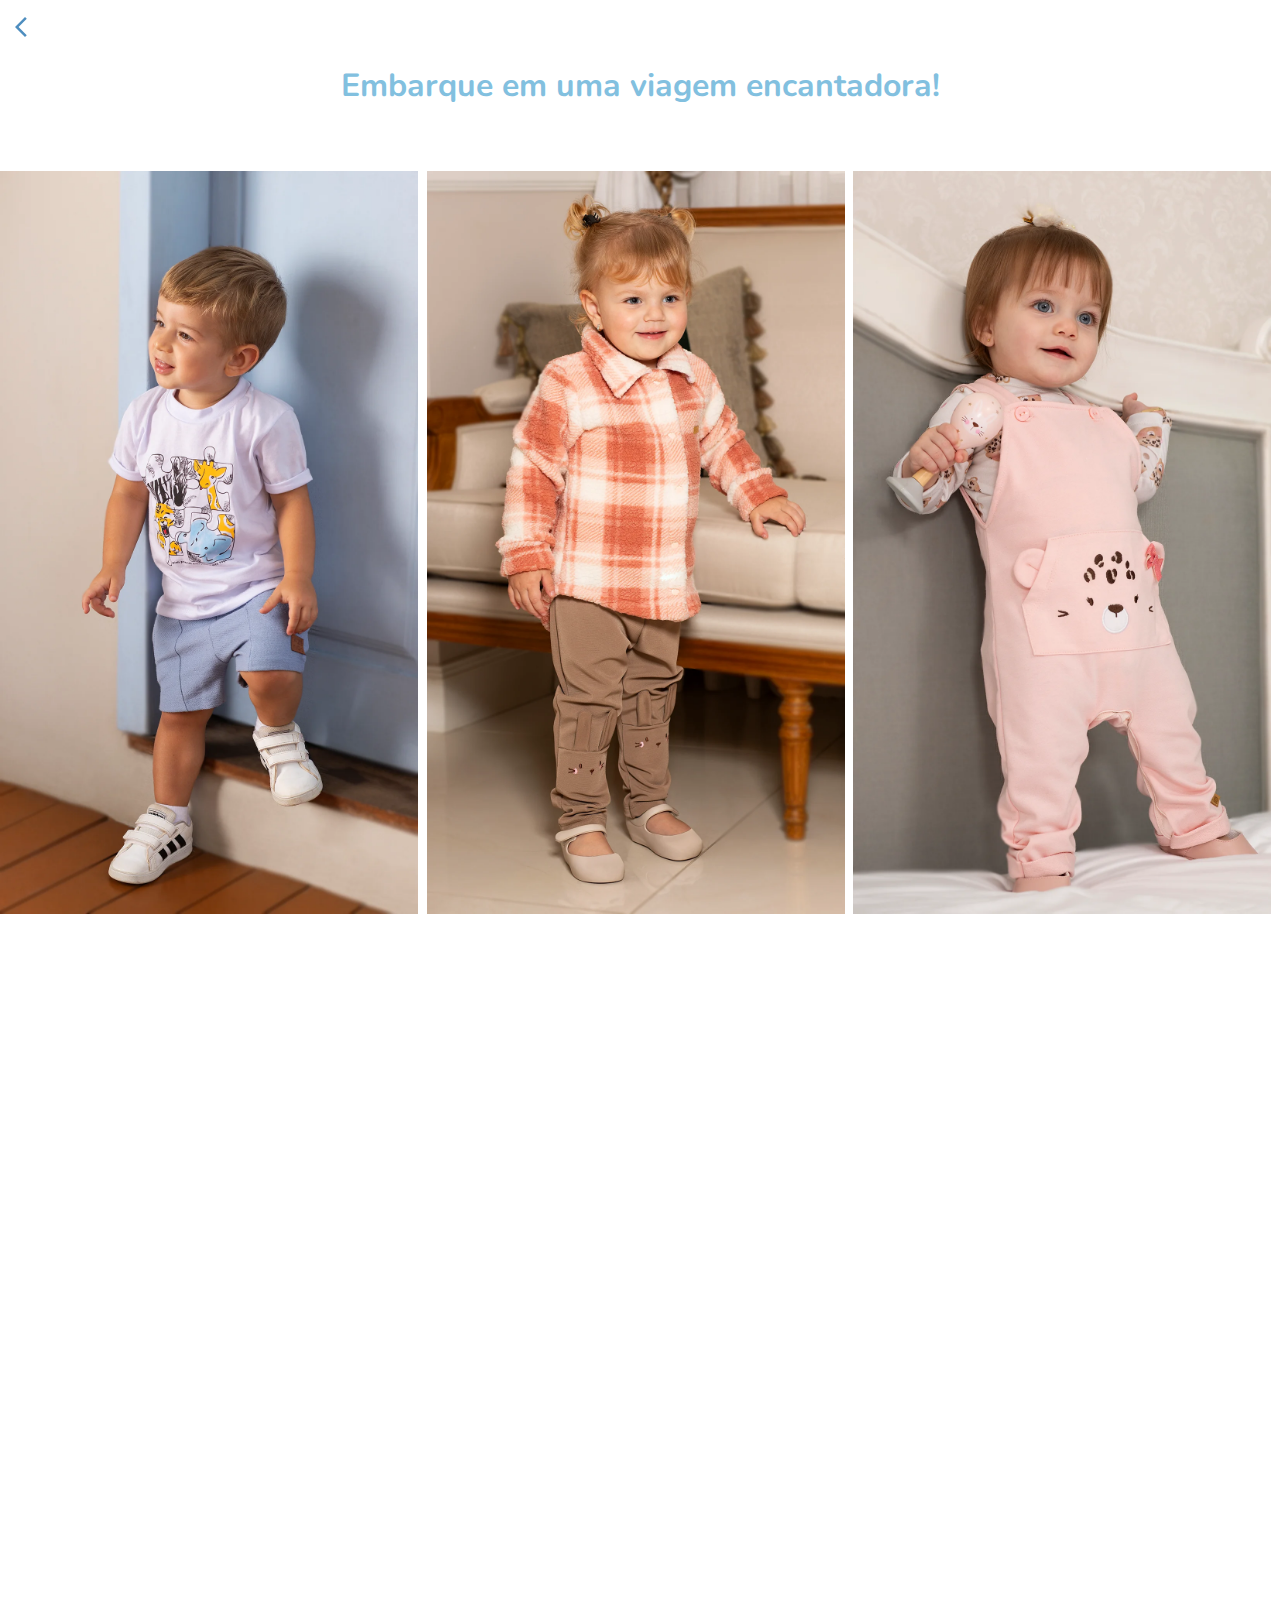
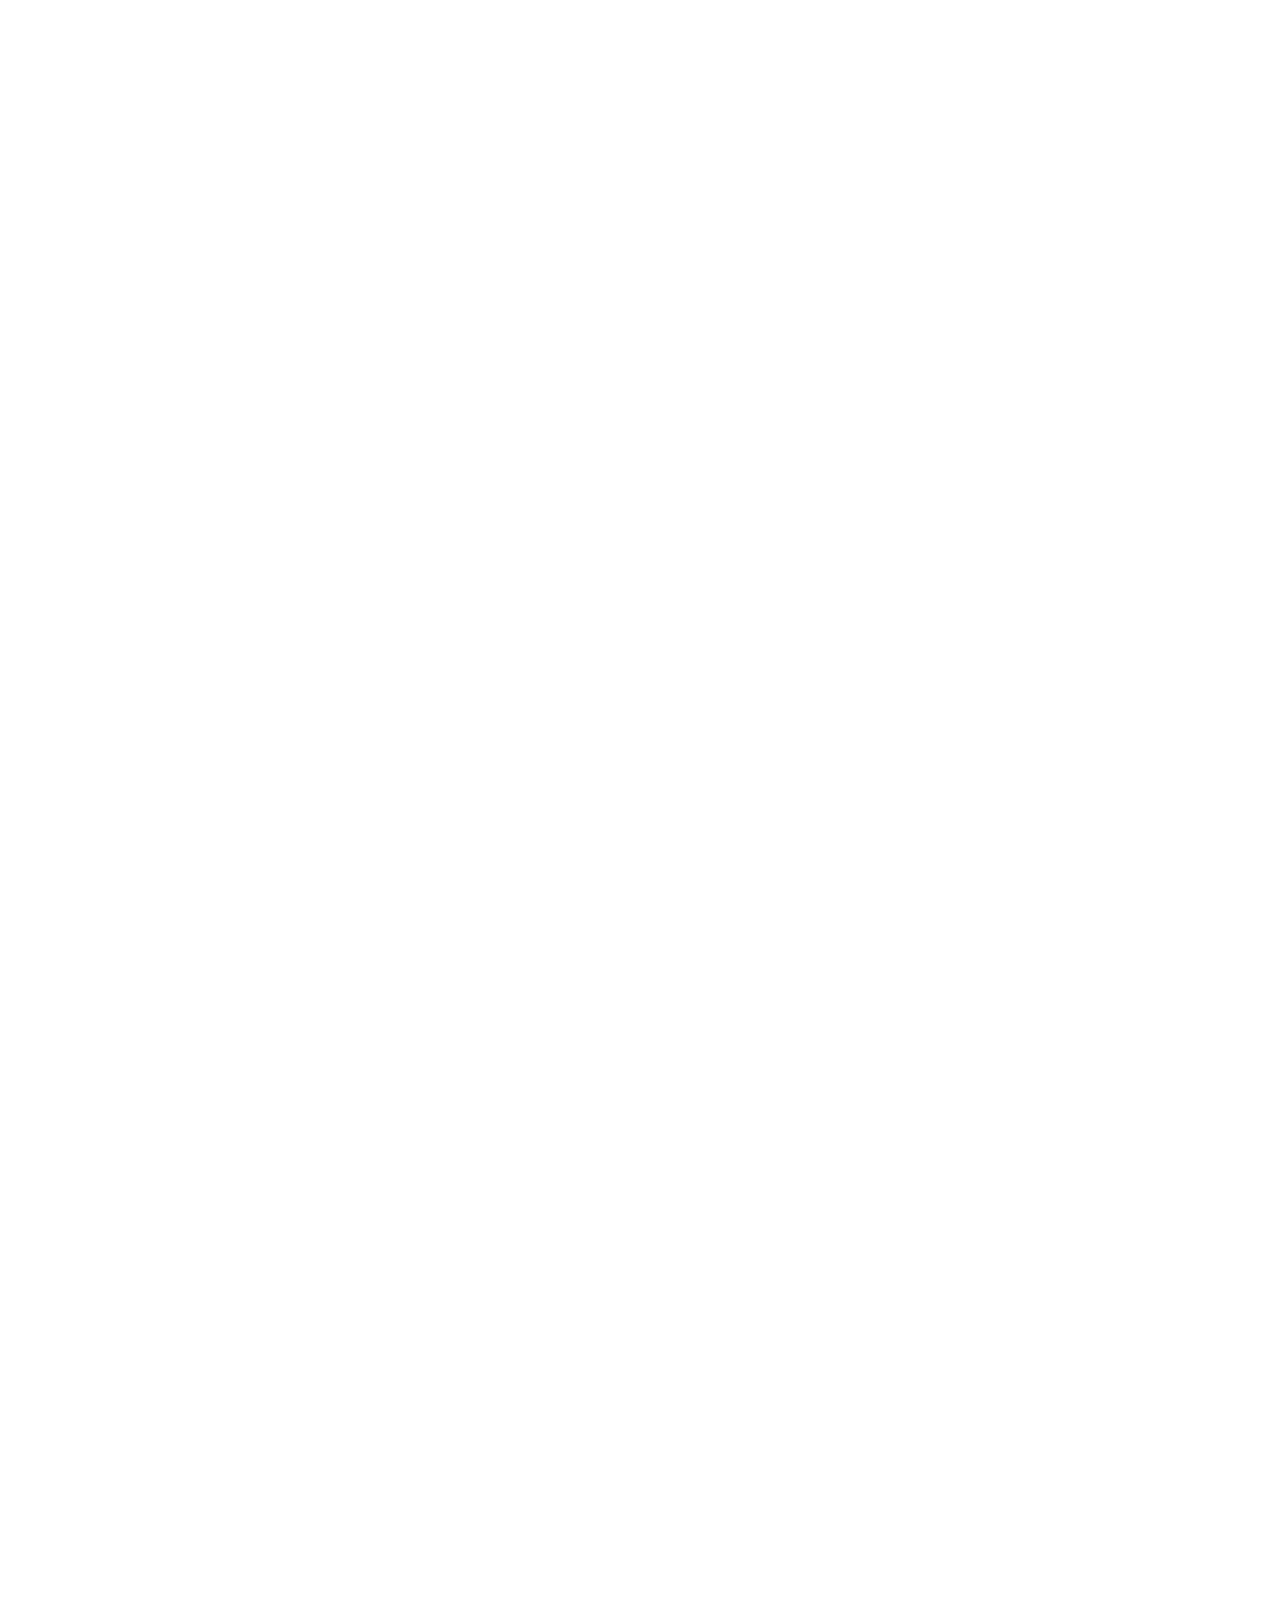
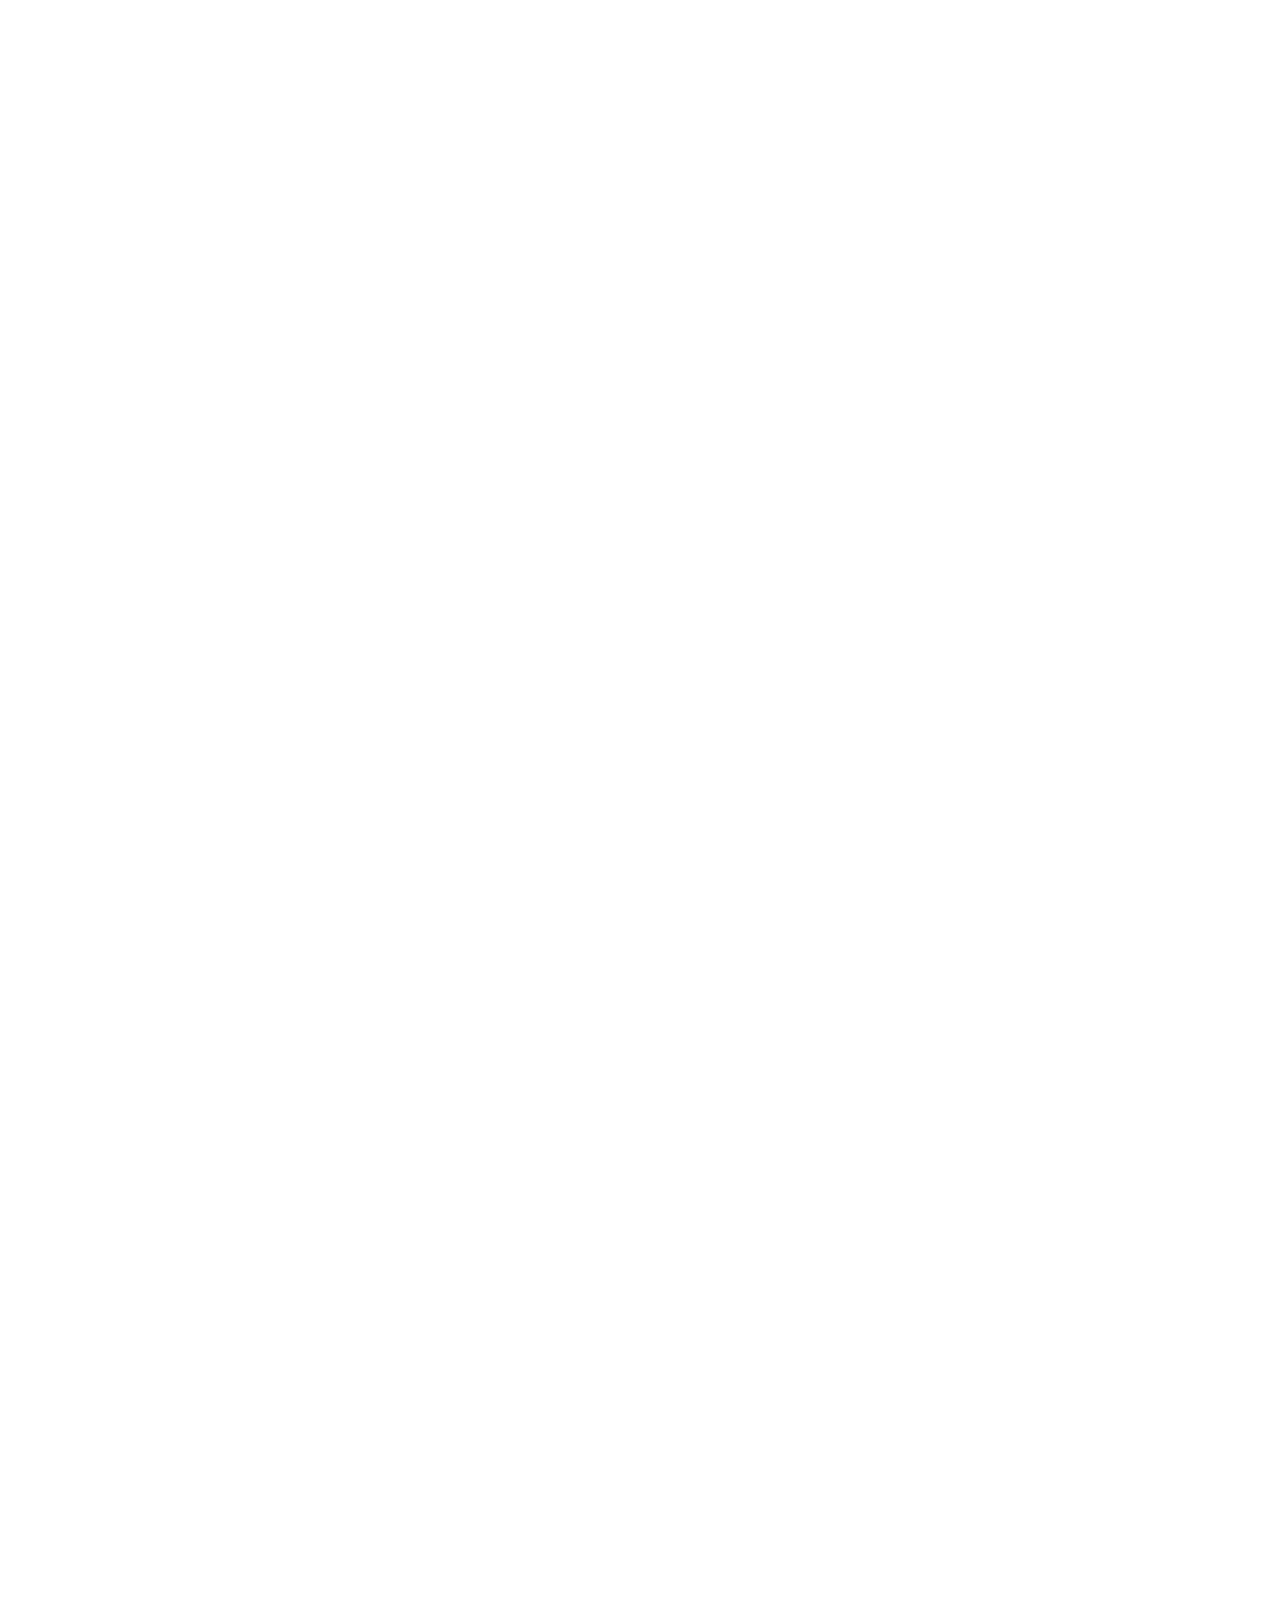
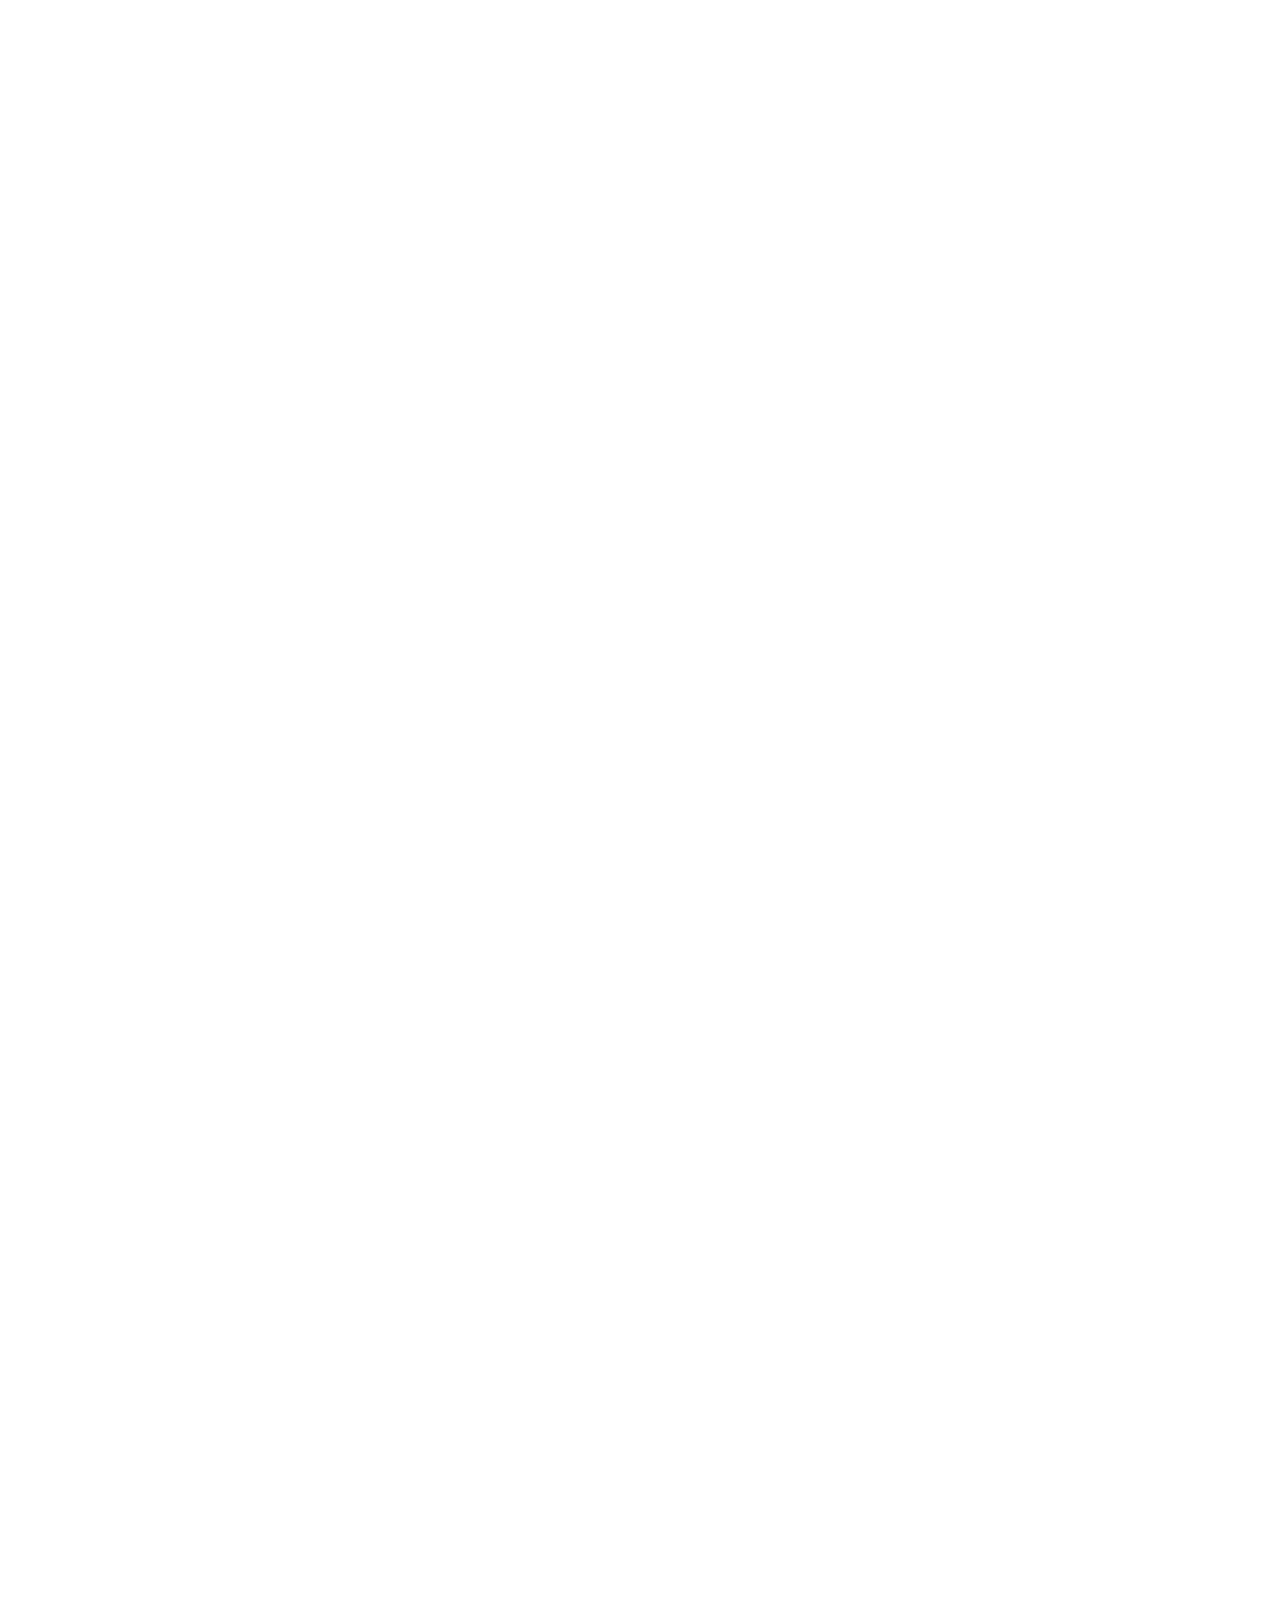
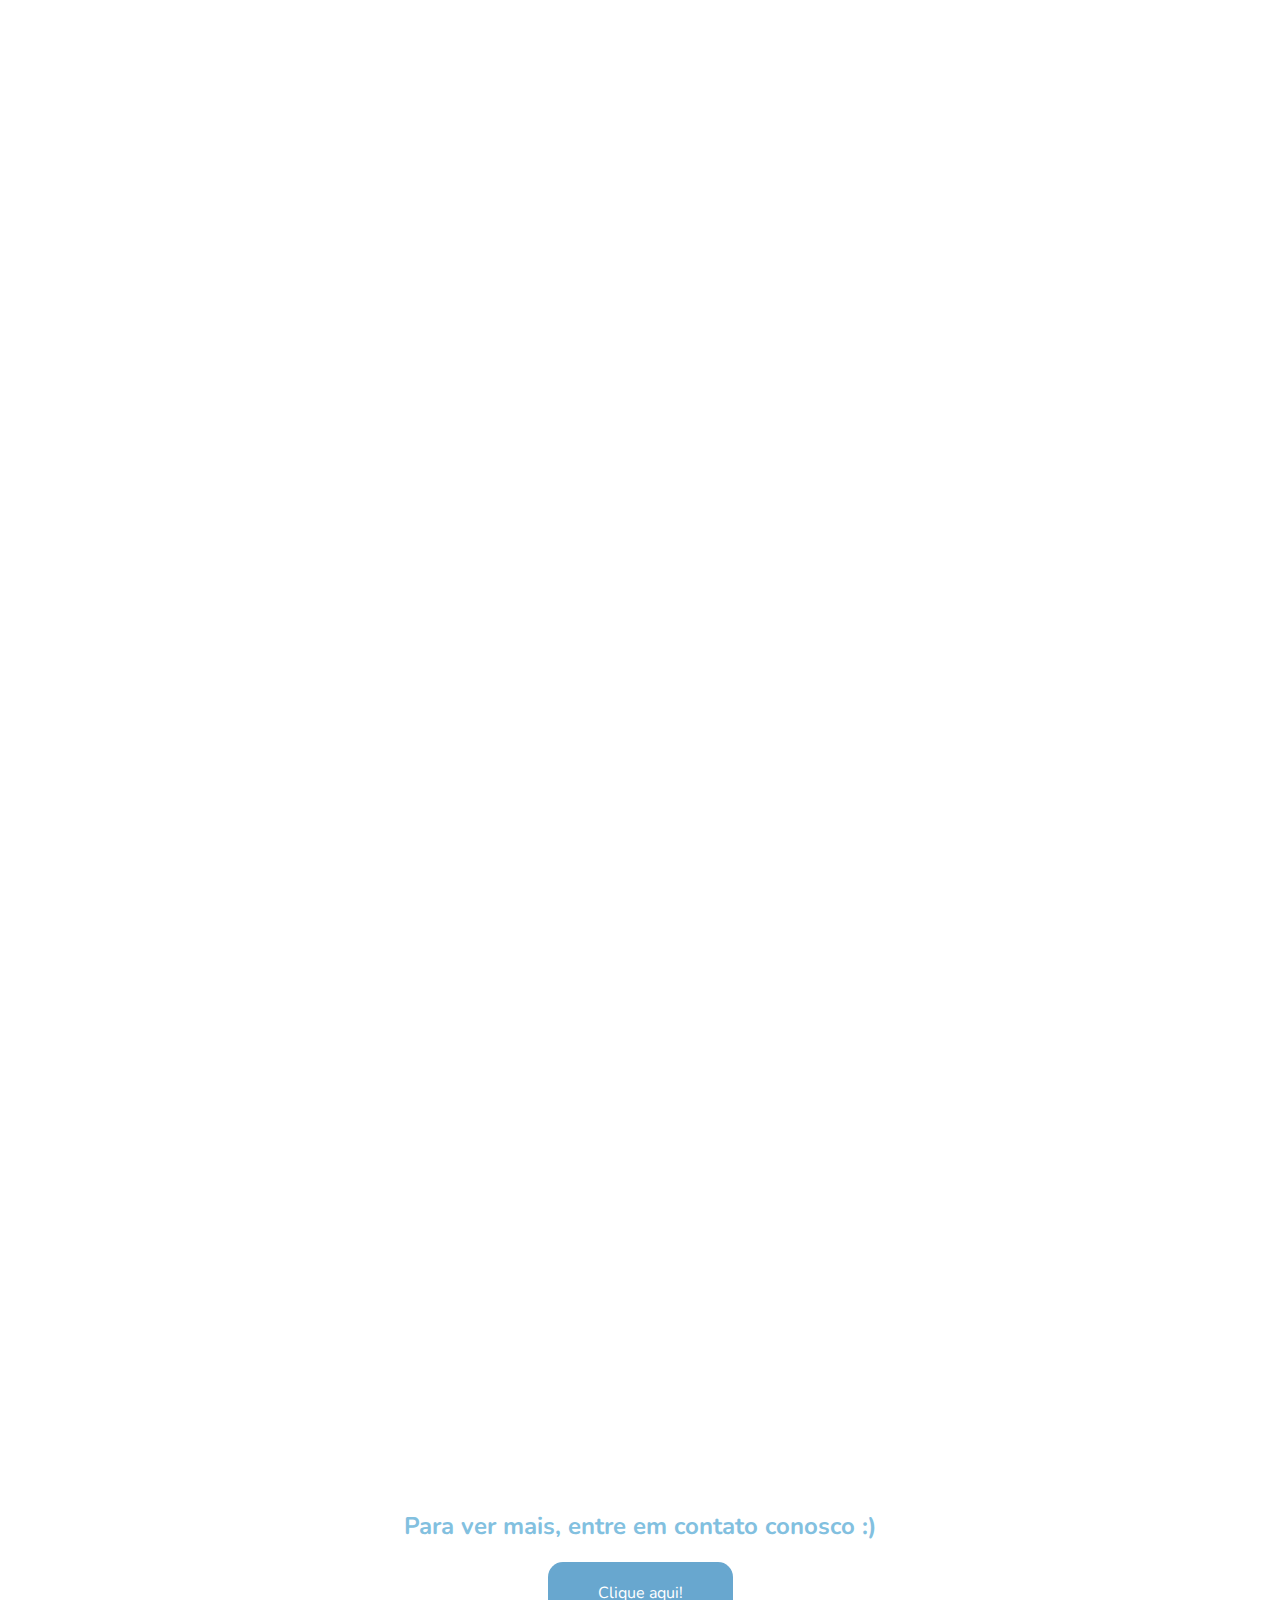
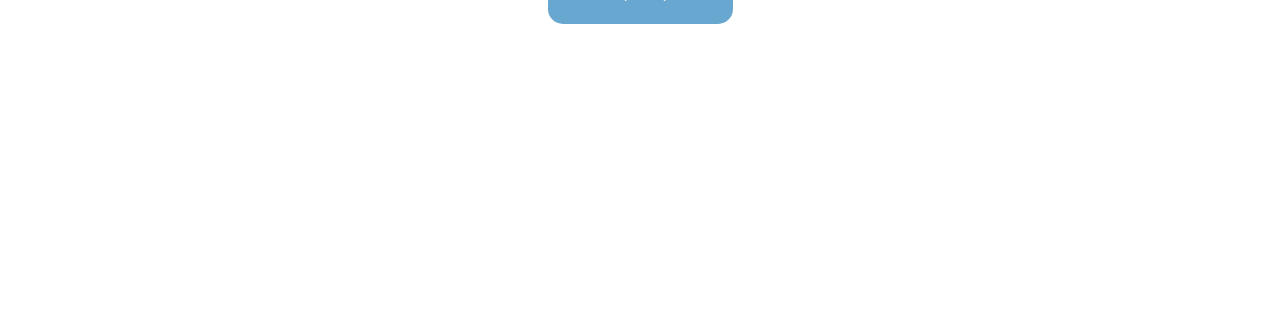
==== Catalogo.html @ e909c871 "Nova tela - Coleções" ====
<!DOCTYPE html>
<html lang="en">
<head>
    <meta charset="UTF-8">
    <meta name="viewport" content="width=device-width, initial-scale=1.0">
    <link rel="stylesheet" href="Catalogo.css">
    <title>Coleções</title>
</head>
<body>


    <a href="index.html"><img src="Images/Return.svg" alt="" class="return"></a>



    <div class="inicio">
        <h1 class="title">Embarque em uma viagem encantadora!</h1>
    </div>





    <section class="lines">
        <div class="line-1"><img src="Images/30105.webp" alt=""></div>
        <div class="line-2"><img src="Images/30229.webp" alt=""></div>
        <div class="line-3"><img src="Images/30231.webp" alt=""></div>
    </section>





    <div class="Redirecionamento">
       <h2>Para ver mais, entre em contato conosco :) </h2>
       <a href="Contatos.html"><button>Clique aqui!</button></a>
    </div>



    <script src="Catalogo.js"></script>
</body>

</html>
---- Catalogo.css ----
@import url('https://fonts.googleapis.com/css2?family=Nunito:wght@300&display=swap');  
body {  
    margin: 0;
    padding: 0;
    font-family: 'Nunito', sans-serif;
}
:root {
    --botoes: #68a7cf;
    --title: #82c0df;
}
.return {
    position: fixed;
    top: 15px;
    left: 15px;
    z-index: 1;
}
.inicio {
    width: 90%;
    margin: 5%;  
    text-align: center;  
    color: var(--title);
}
.lines {
    display: flex;
    justify-content: space-around;
    width: 100%;
}
.lines img {
    width: 98%;
    margin-bottom: 1%;
}
.image-item {
    width: 100%;
    background-color: #fff;
    overflow: hidden;
    opacity: 0;
    transform: translateY(20px);
    transition: opacity 2s, transform 2s;
}

.image-item img {
    width: 98%;
    object-fit: cover;
}

.Redirecionamento {
    margin-top: 100px;
    margin-bottom: 300px;
    width: 100%;
    text-align: center;
}
.Redirecionamento h2 {
    color: var(--title);
}
.Redirecionamento button {
    padding: 20px 50px;
    background-color: var(--botoes);
    color: #fff;
    border: none;
    border-radius: 15px;
    font-size: 12pt;
    font-family:  'Nunito', sans-serif;
}
@media screen and (max-width: 700px) {
    .inicio {
        margin: 10% 5%;
    }
    h1 {
        font-size: 18pt;
    }
    .lines {
        display: block;
    }
    .lines img {
        width: 95%;
        margin-left: 2.5%;
        margin-bottom: 1%;
    }
}
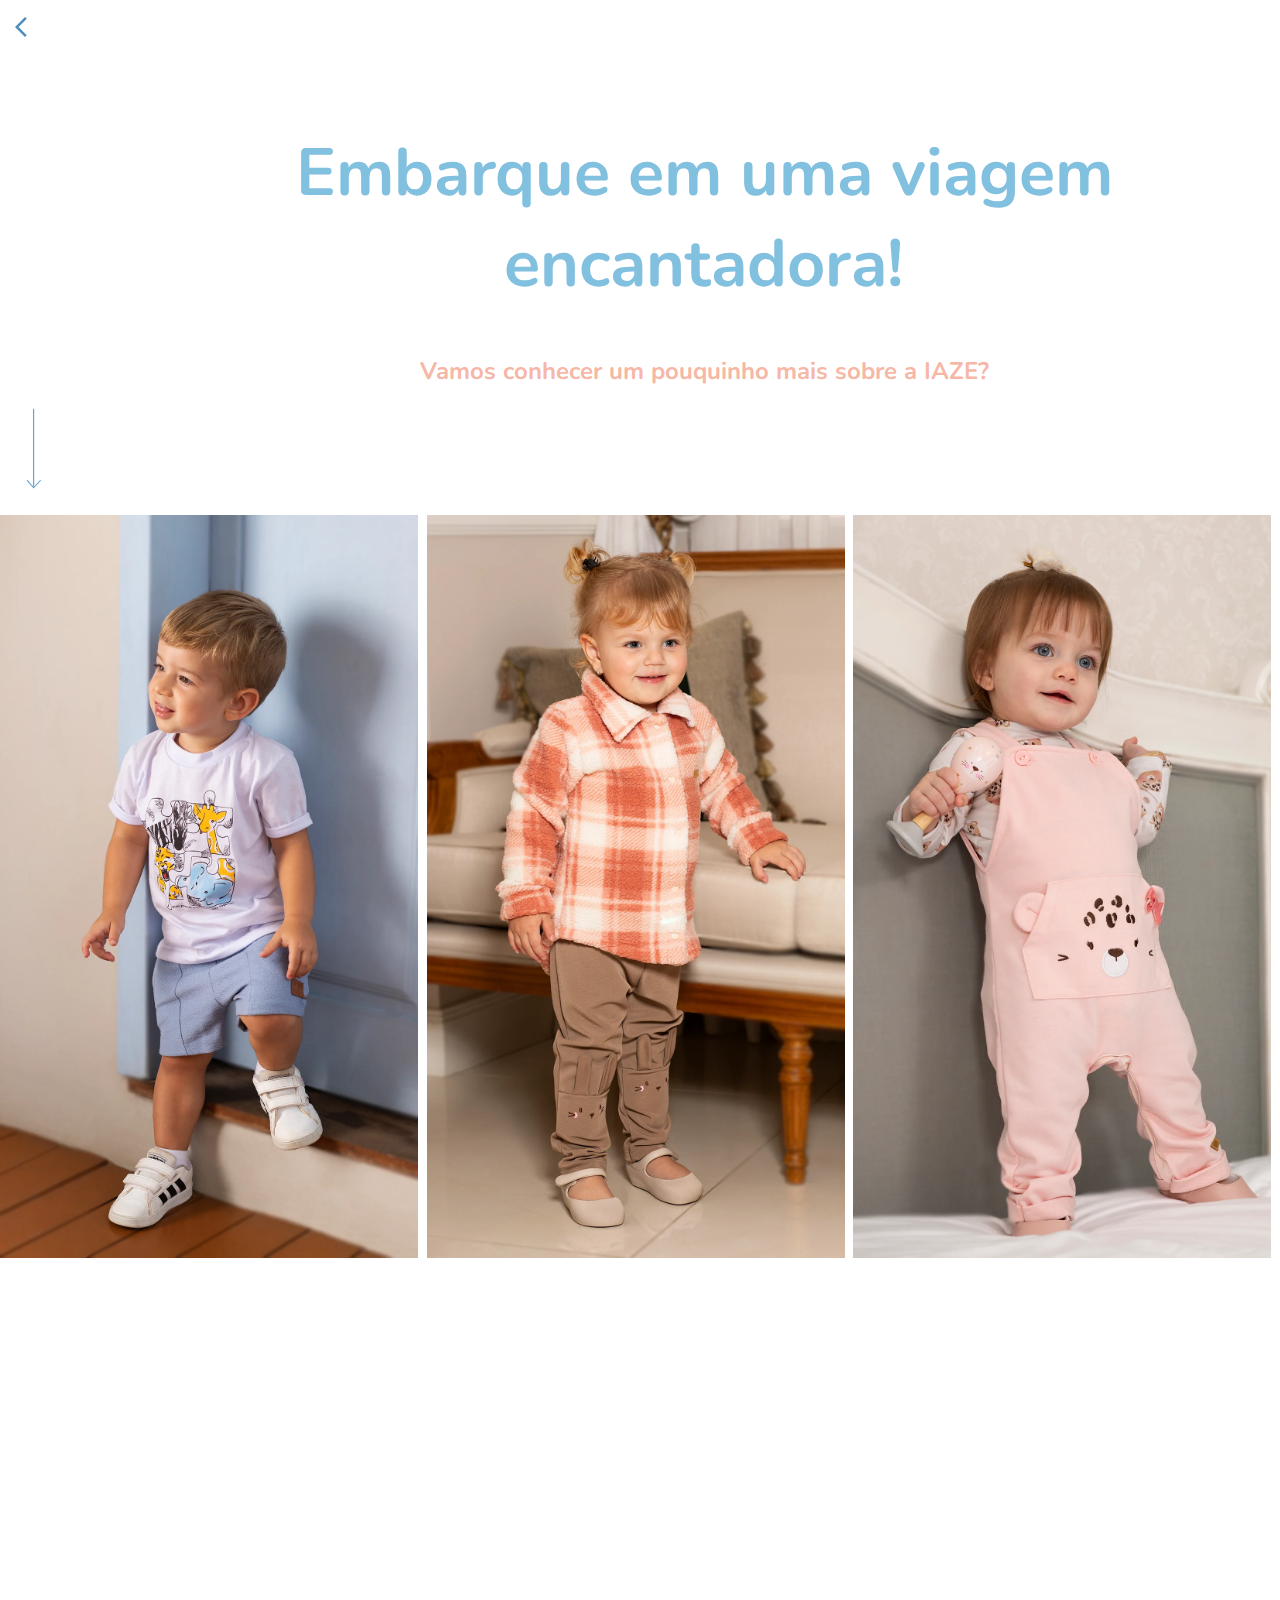
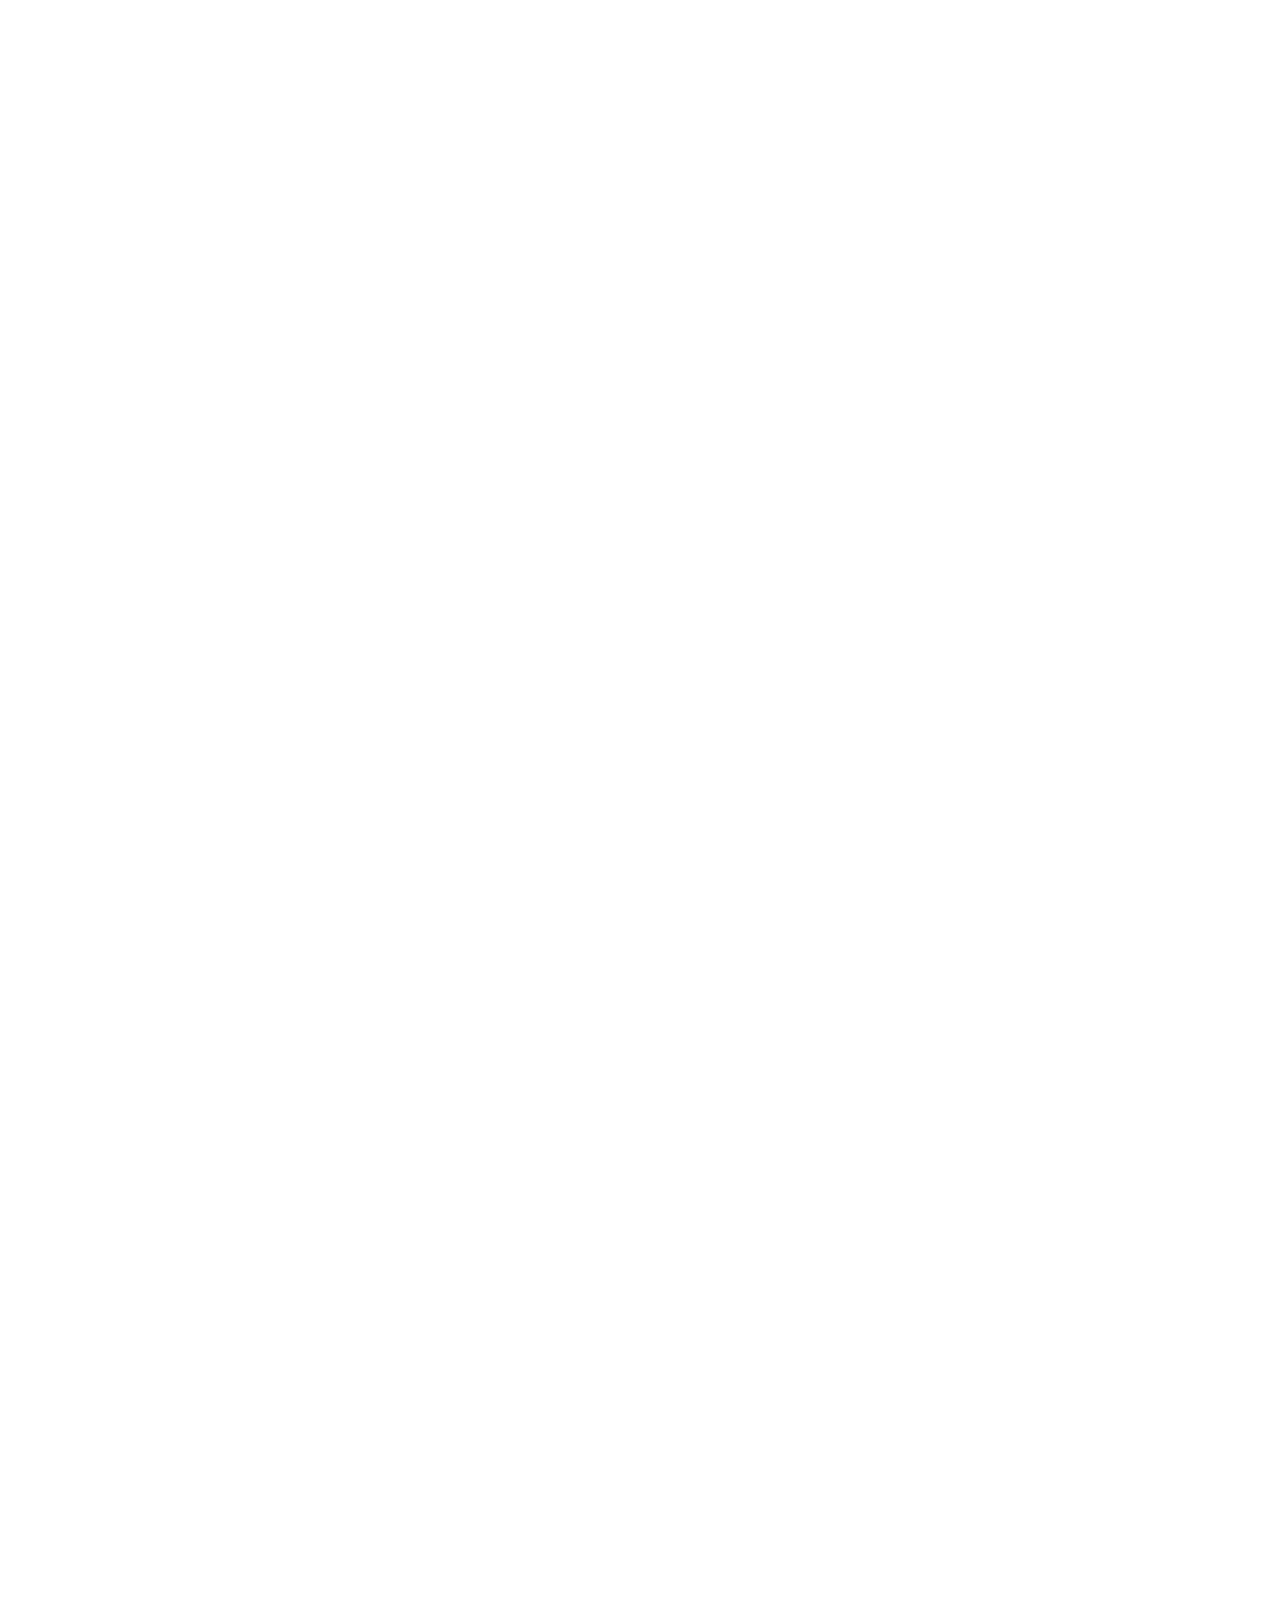
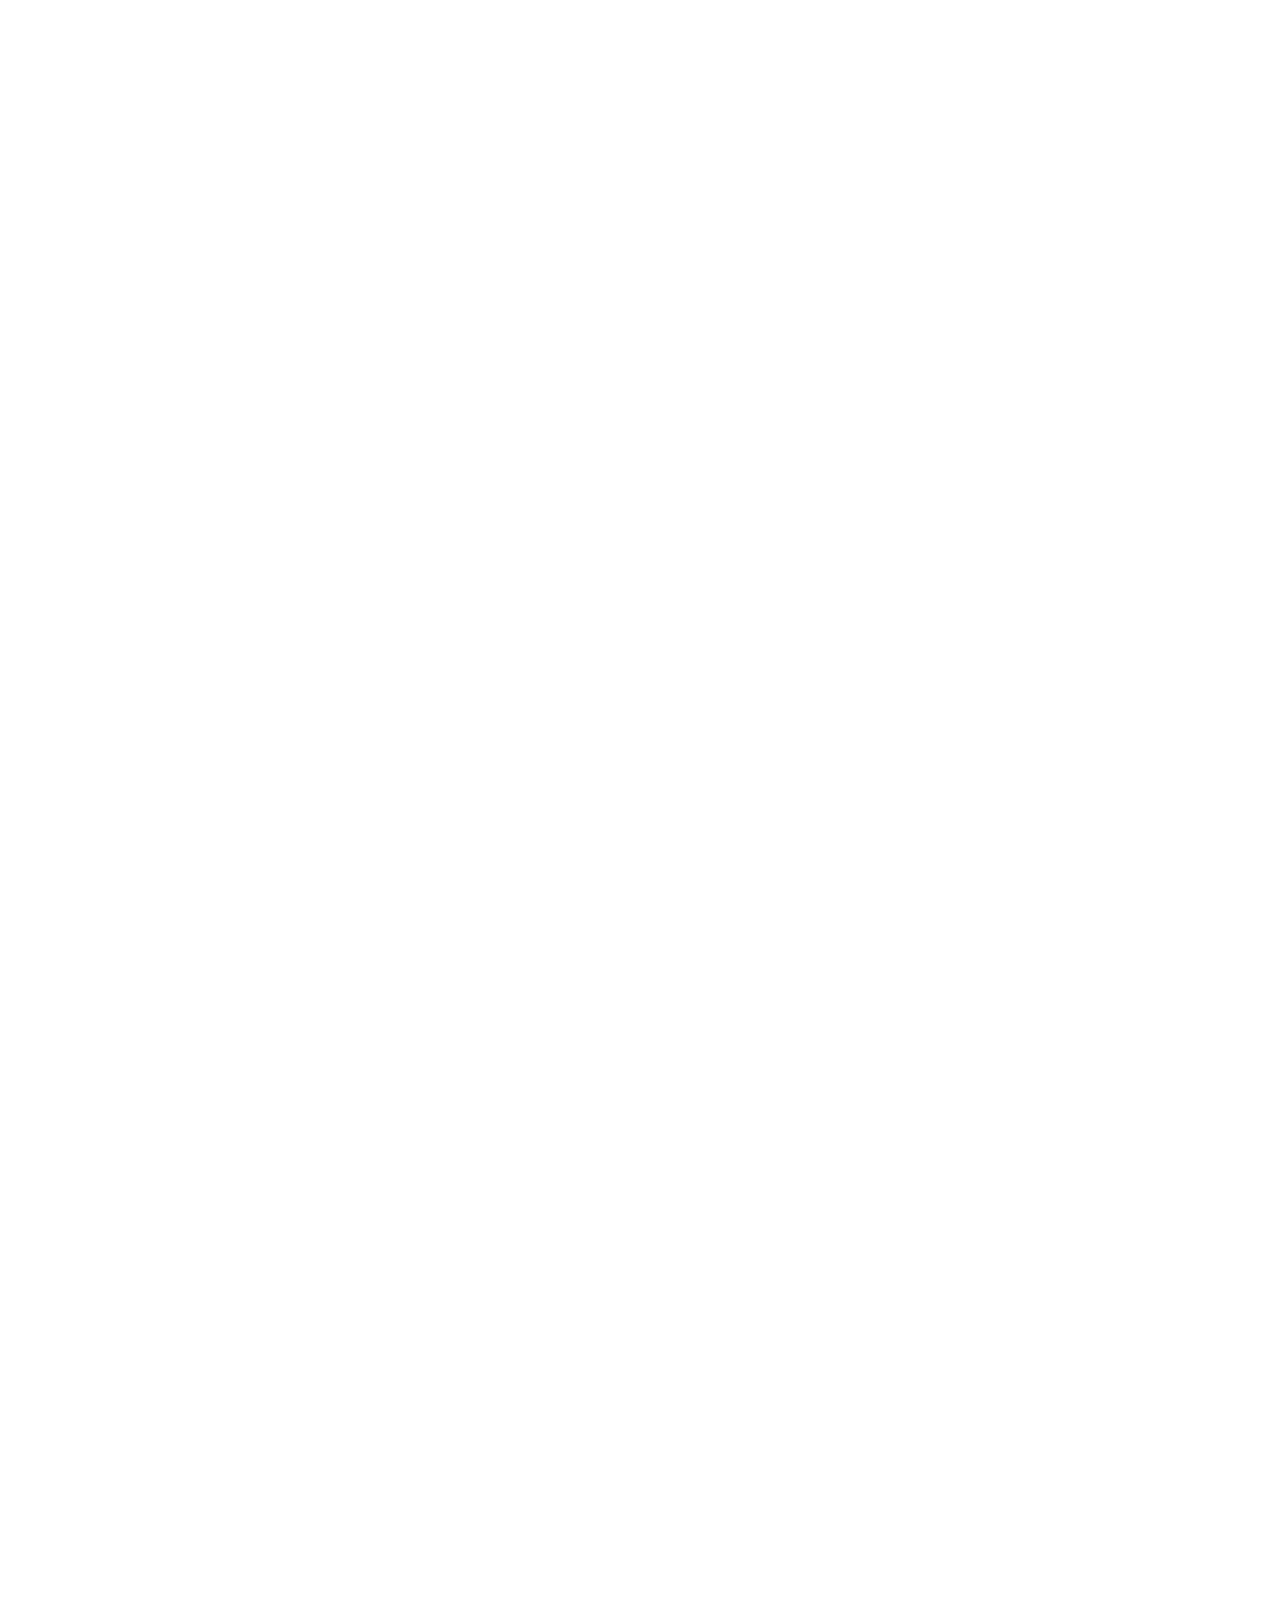
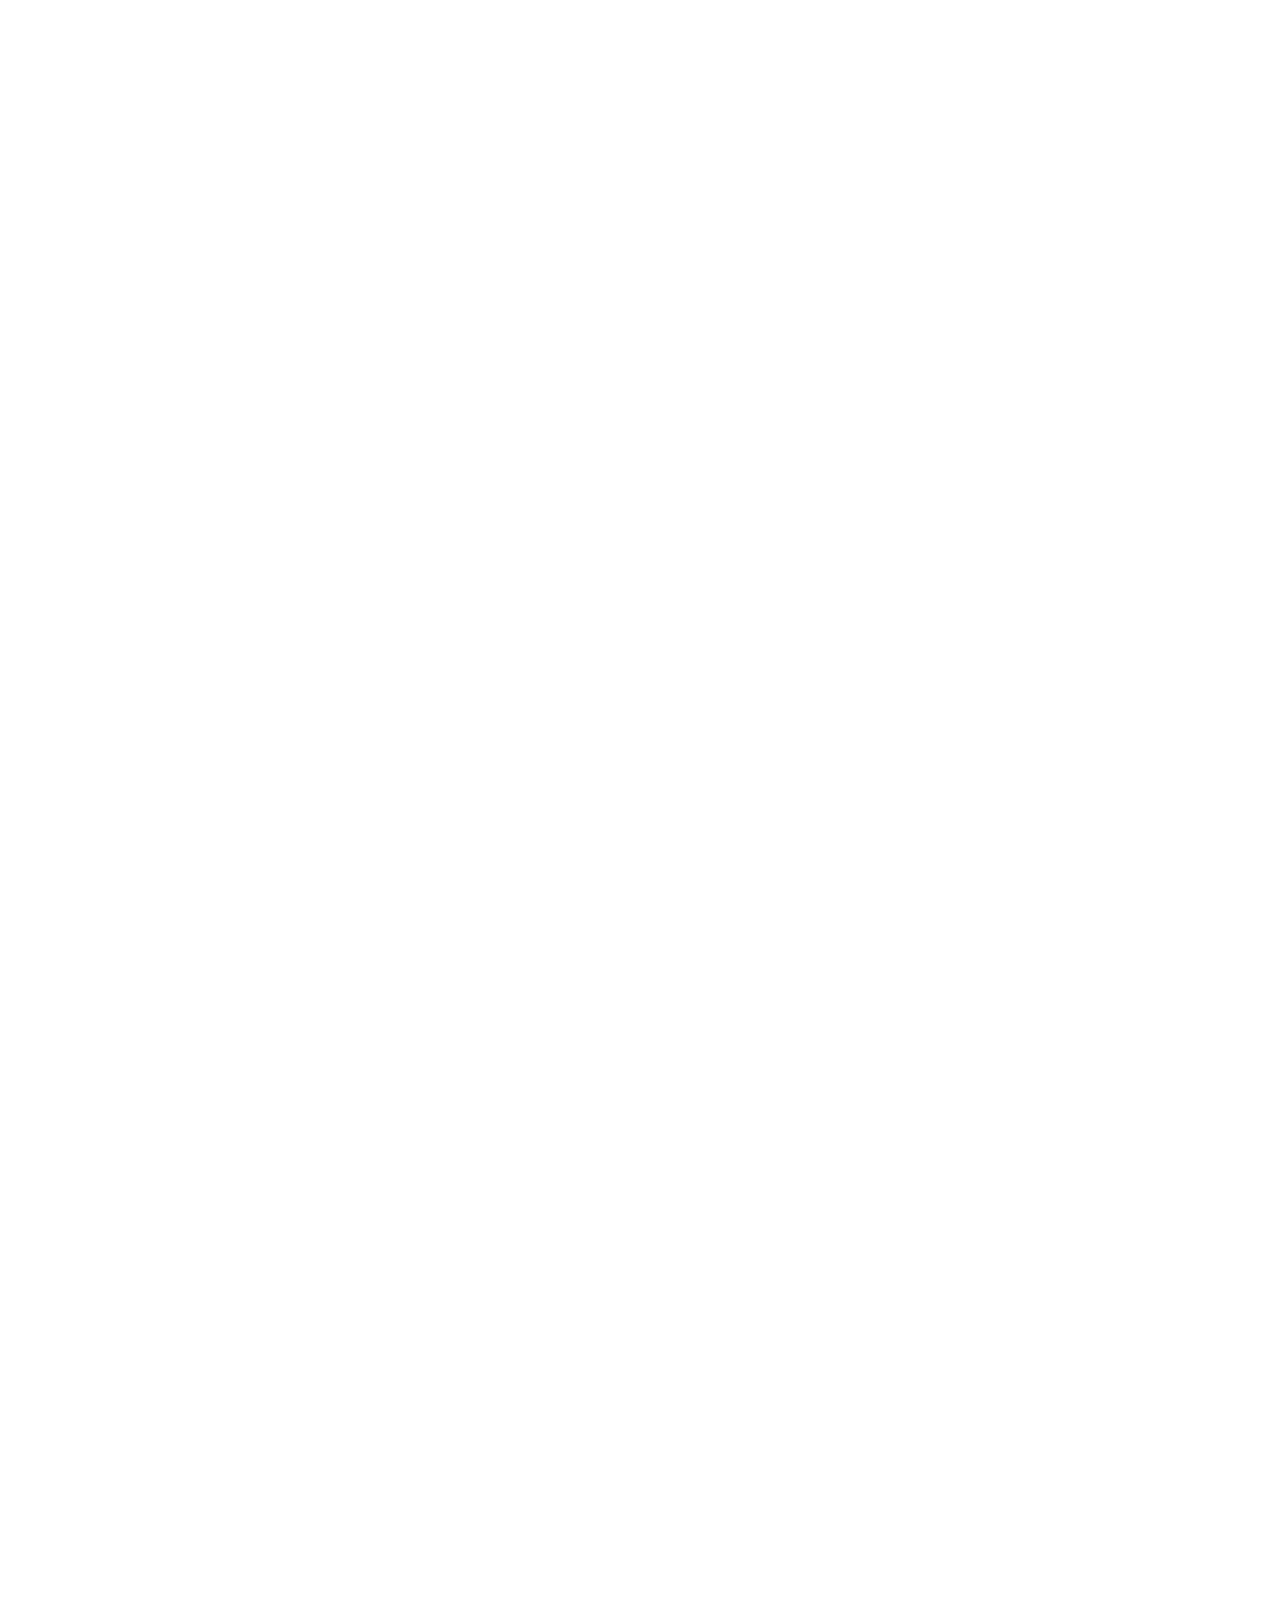
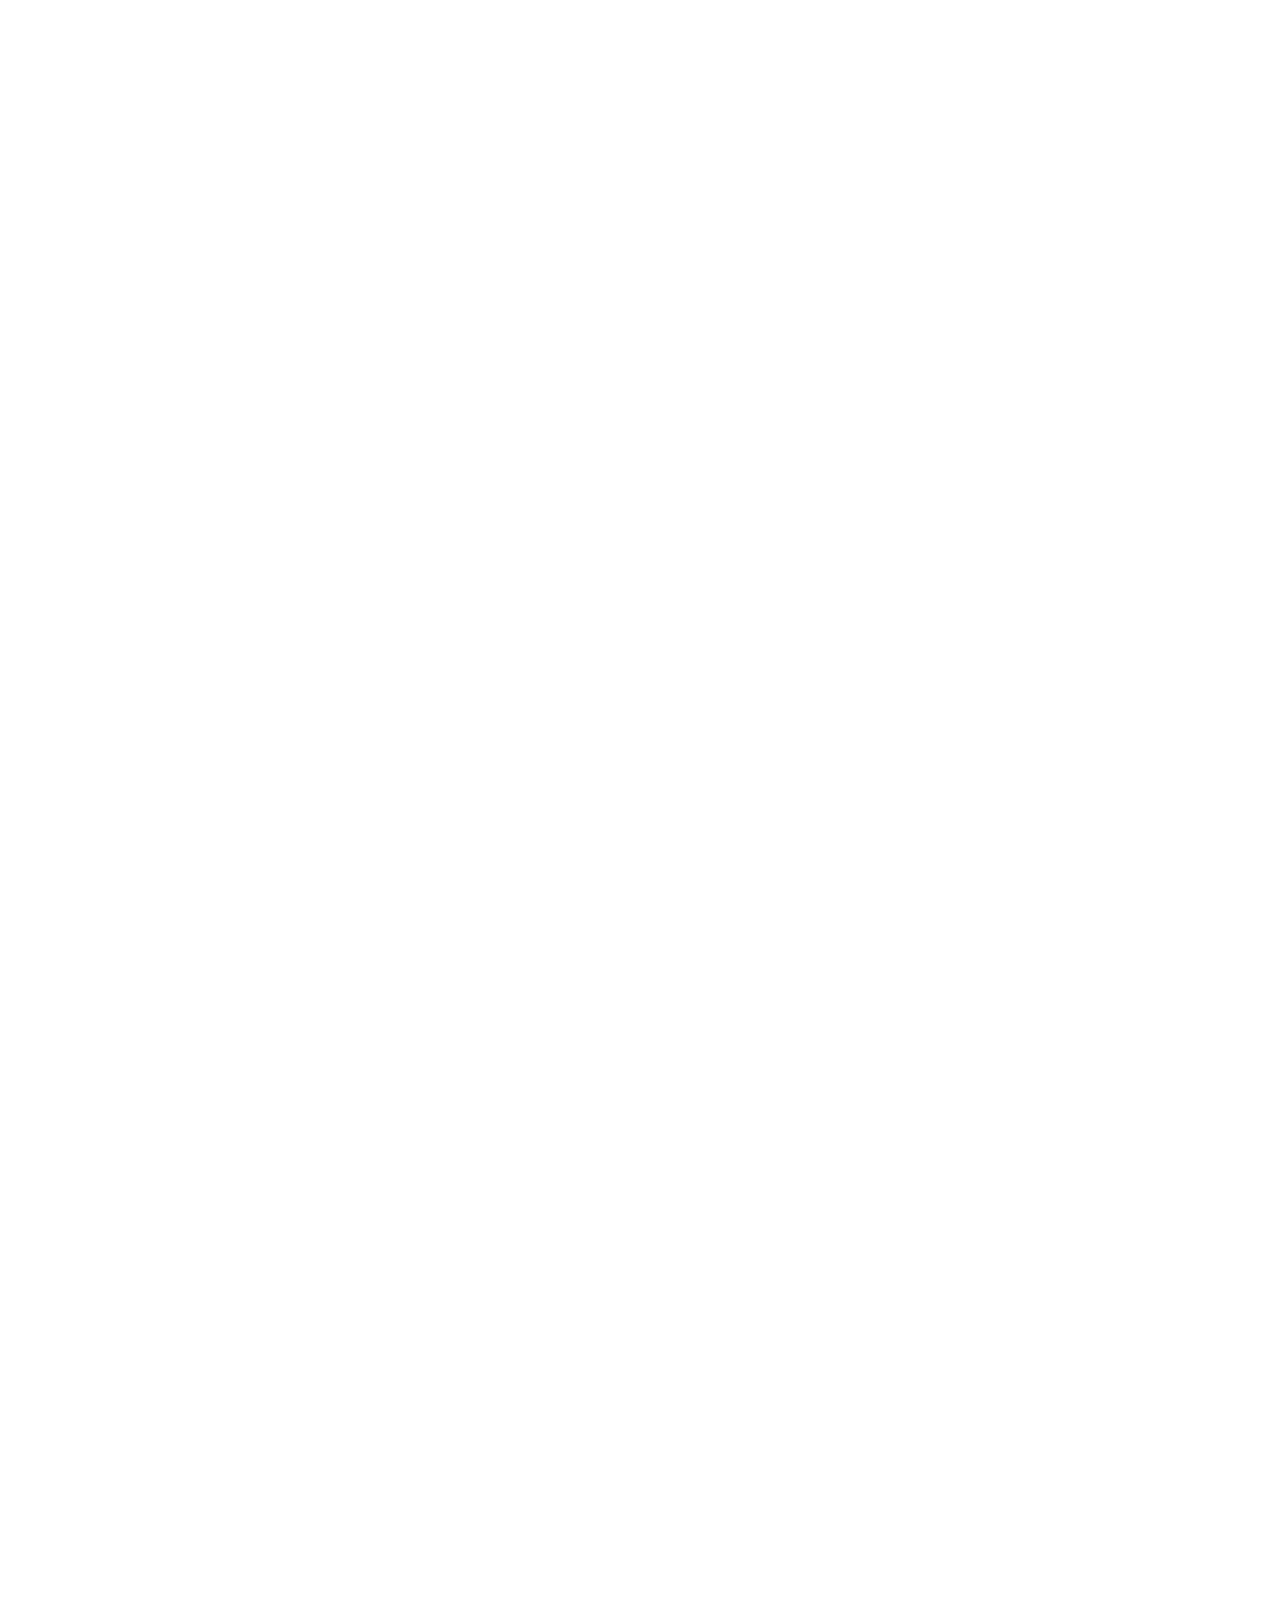
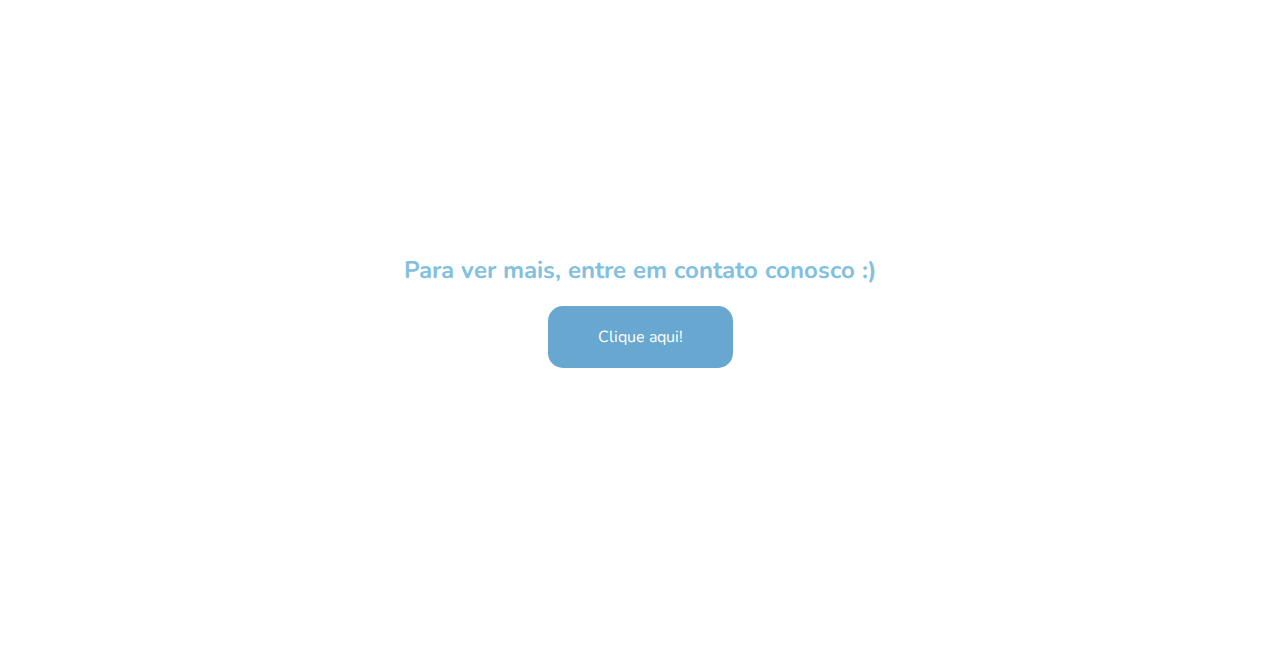
==== commit 4485c837: "Atualização Pagina de Coleções" ====
--- a/Catalogo.html
+++ b/Catalogo.html
@@ -15,10 +15,12 @@
 
     <div class="inicio">
         <h1 class="title">Embarque em uma viagem encantadora!</h1>
+        <h2 class="sub">Vamos conhecer um pouquinho mais sobre a IAZE?</h2>
+        <img src="Images/arrow.svg" alt="">
     </div>
 
 
-
+    
 
 
     <section class="lines">
--- a/Catalogo.css
+++ b/Catalogo.css
@@ -16,9 +16,20 @@
 }
 .inicio {
     width: 90%;
-    margin: 5%;  
+    margin: 10%;  
     text-align: center;  
+}
+.title {
+    font-size: 50pt;
     color: var(--title);
+}
+.sub {
+    color: #f079588e;
+}
+.inicio img {
+    width: 50px;
+    position: absolute;
+    left: 10px;
 }
 .lines {
     display: flex;
@@ -63,10 +74,14 @@
 }
 @media screen and (max-width: 700px) {
     .inicio {
-        margin: 10% 5%;
+        margin: 30% 5%;
     }
-    h1 {
-        font-size: 18pt;
+    .title {
+        font-size: 30pt;
+        color: var(--title);
+    }
+    .sub {
+        font-size: 16pt;
     }
     .lines {
         display: block;
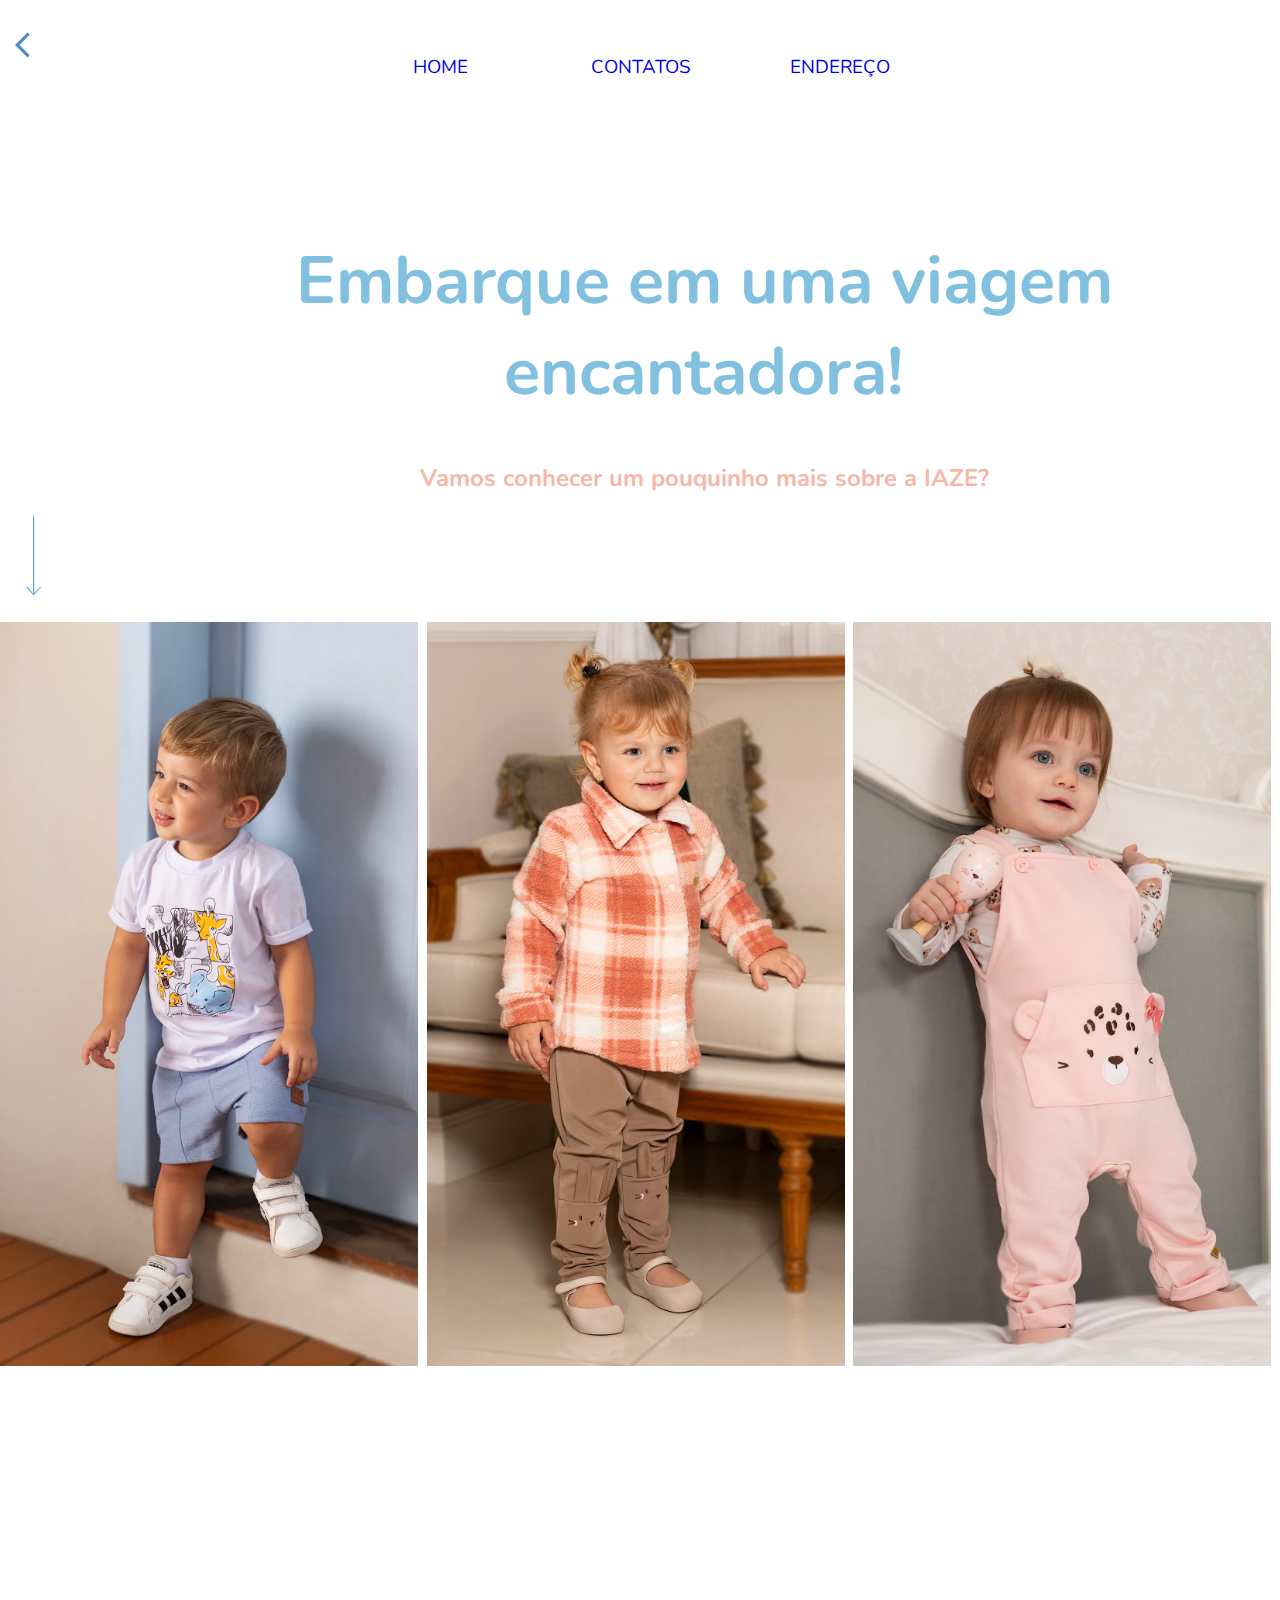
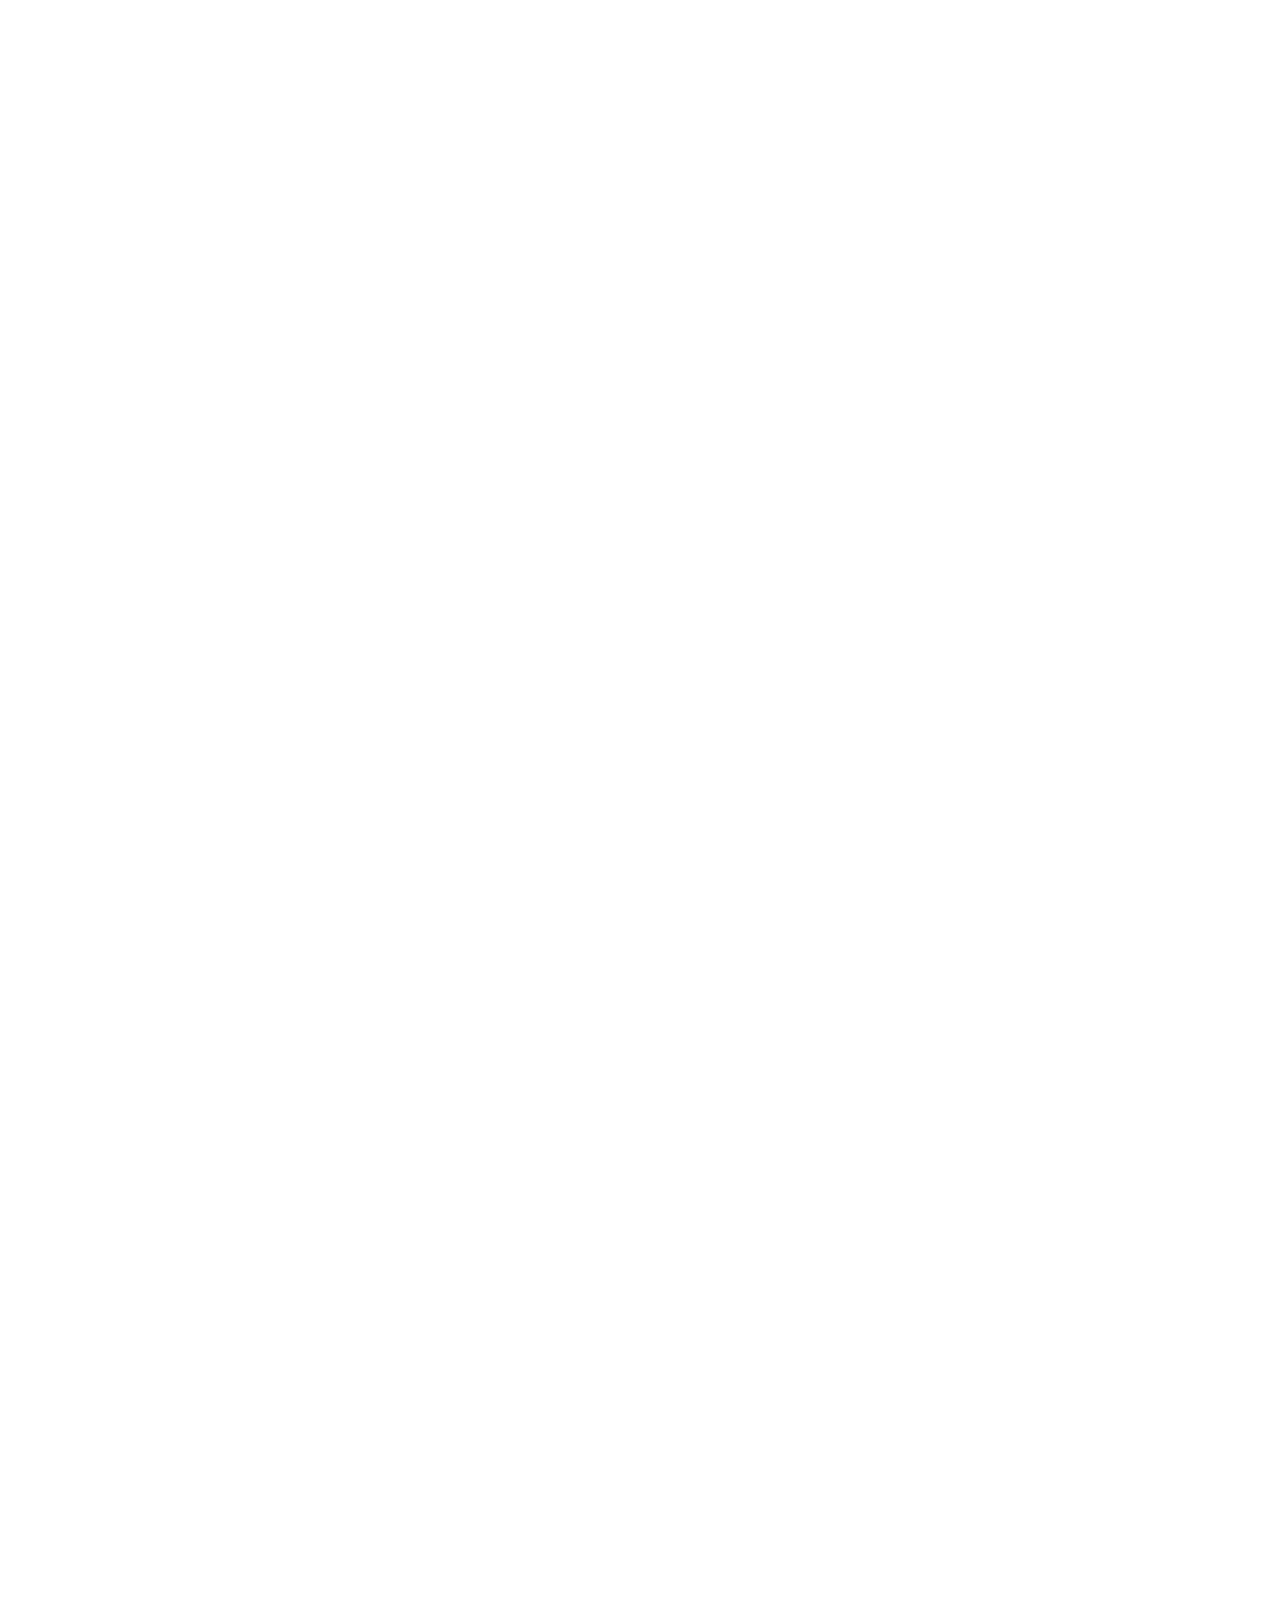
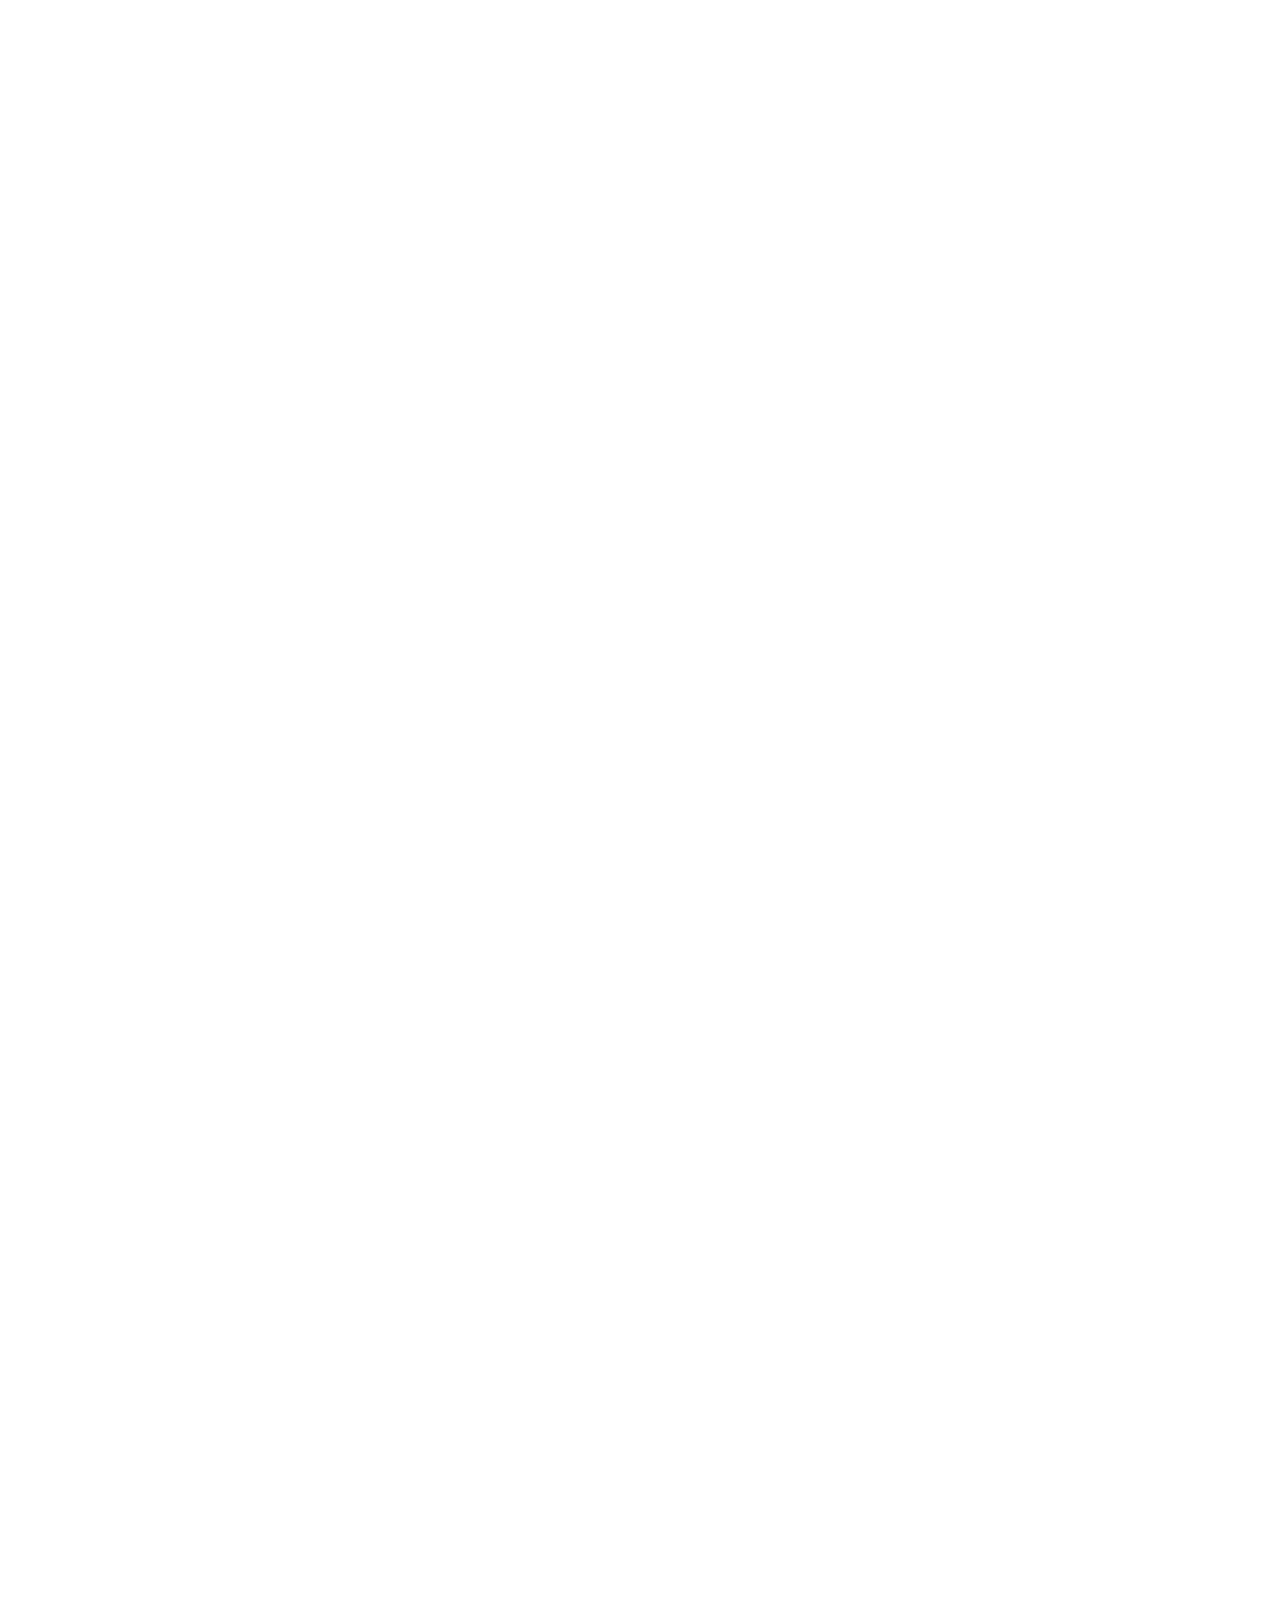
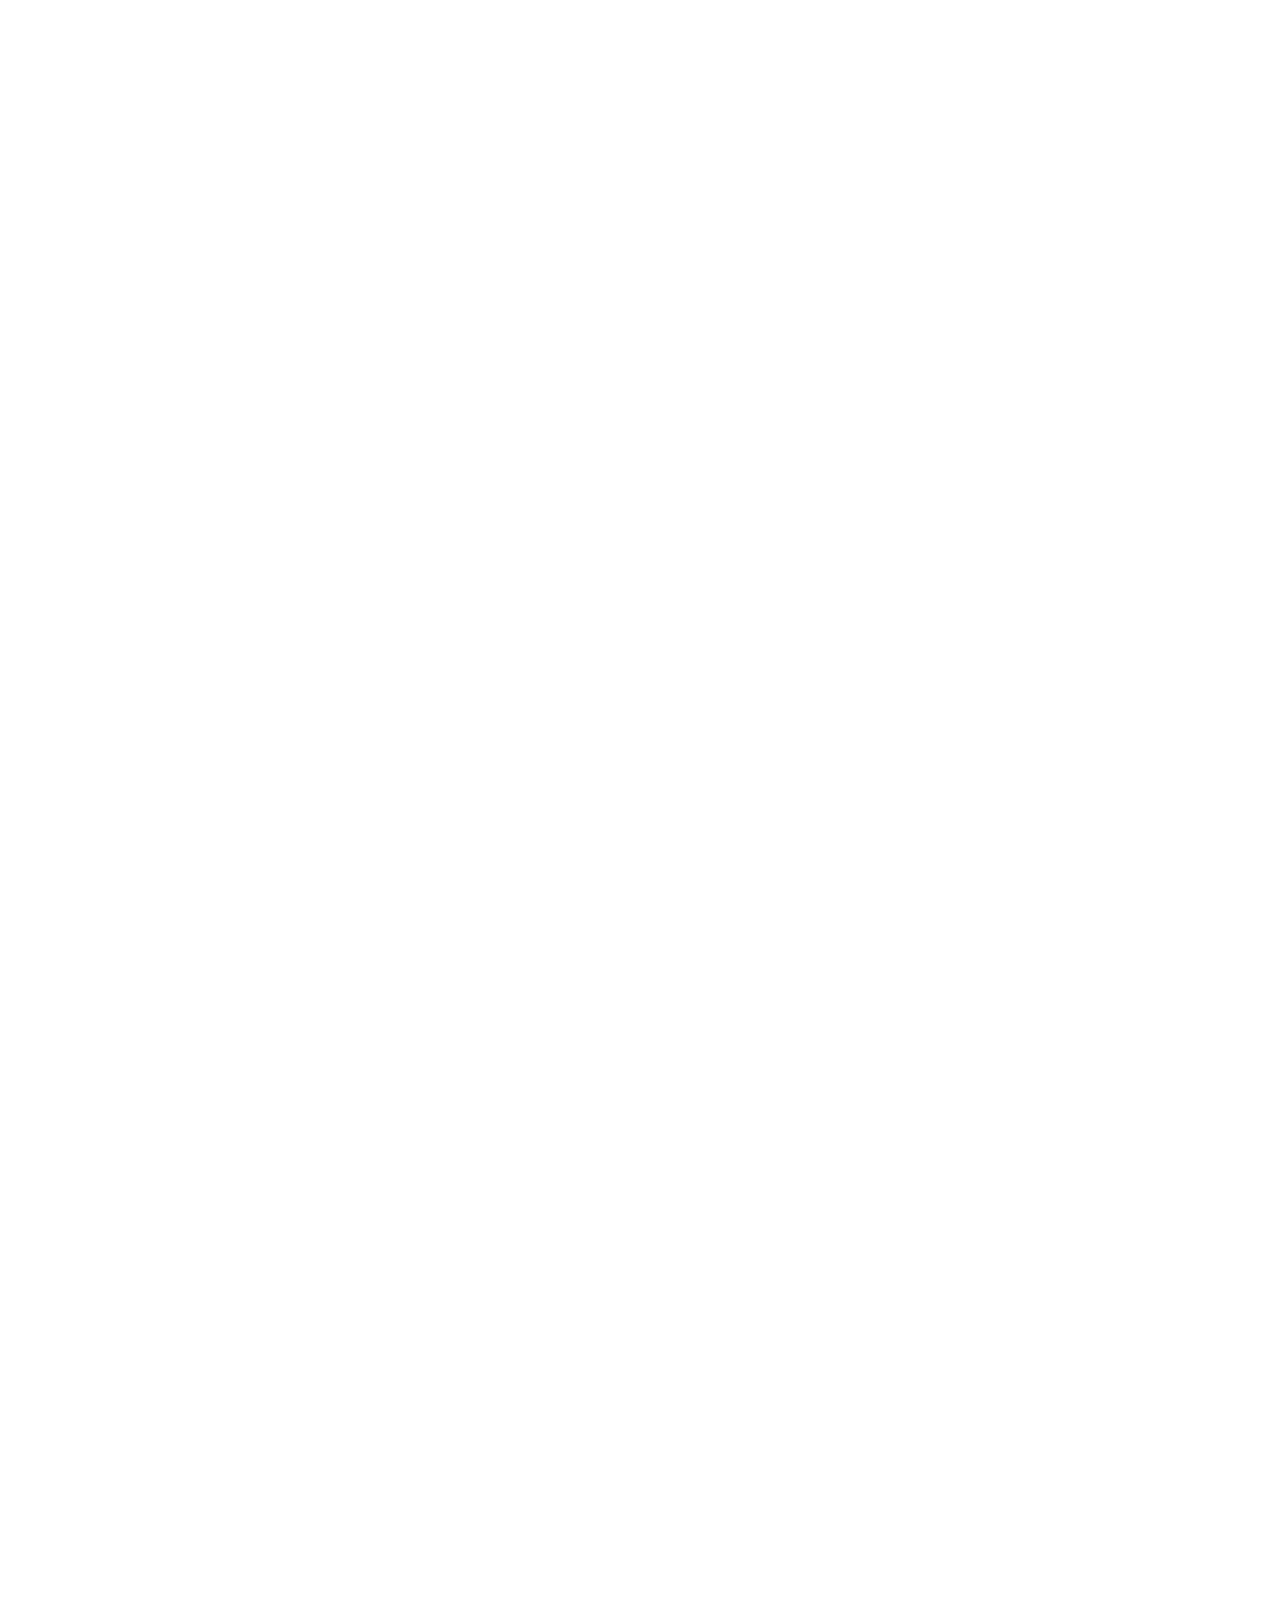
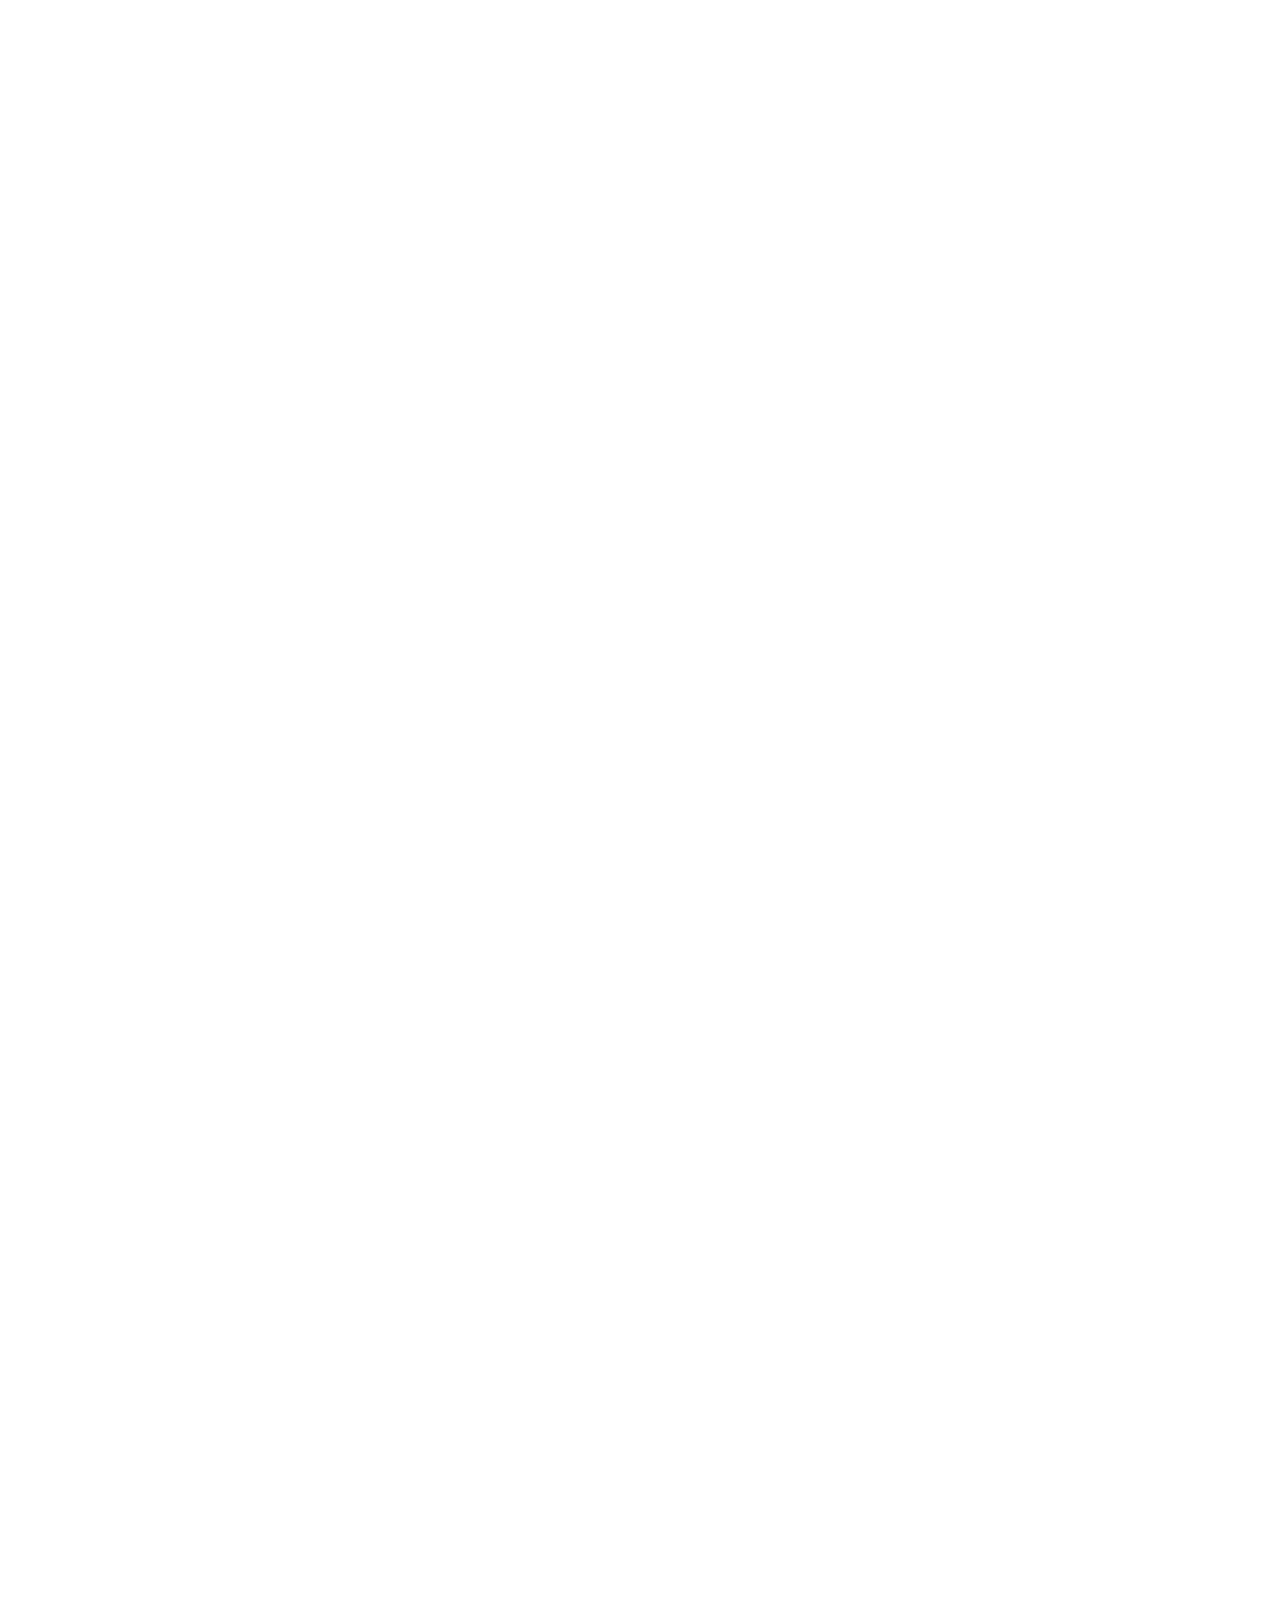
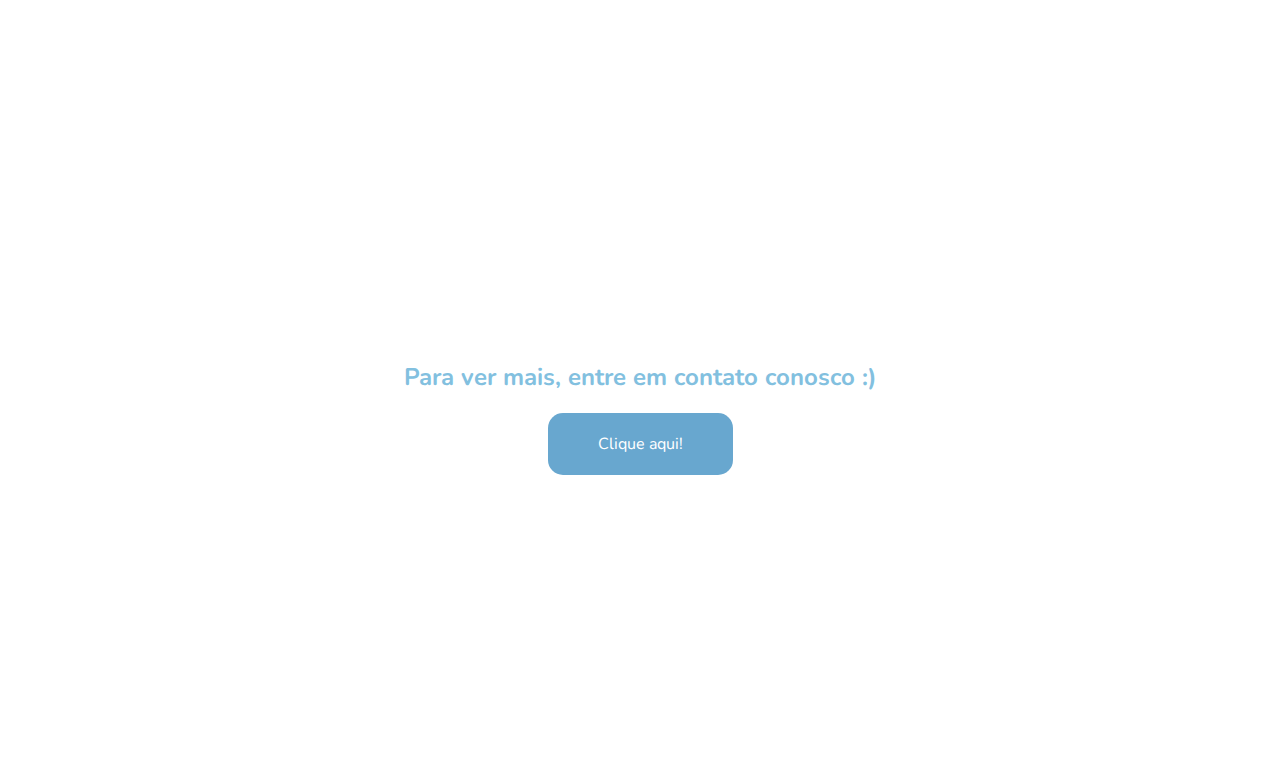
==== commit bca14aae: "Adicionado menu na tela de coleções" ====
--- a/Catalogo.html
+++ b/Catalogo.html
@@ -8,8 +8,19 @@
 </head>
 <body>
 
+    <div id="overlay"></div>
+    <a href="index.html"><img src="Images/Return.svg" alt="" class="return"></a>
+    <button class="btn-act">&#8801</button>
 
-    <a href="index.html"><img src="Images/Return.svg" alt="" class="return"></a>
+
+    <nav >
+        <ul class="menu-content">
+            <a href="index.html" class="logo-menu"><img src="Images/LOGO BRANCA.png" alt=""></p>
+            <a href="index.html"><li><span class="icon-contacts"><img src="Images/Contatos.svg" alt="">HOME</li></a>
+            <a href="Contatos.html"><li class="item-navbar-CONTATOS"><span class="icon-contacts"><img src="Images/Contatos.svg" alt=""></span>CONTATOS</li></a>
+            <a href="https://www.google.com/maps/place/IAZE+BEB%C3%8A/@-26.9916468,-48.9067252,15z/data=!4m6!3m5!1s0x94d8cc782e8b3a2b:0xca19792b90d62e8f!8m2!3d-26.9916468!4d-48.9067252!16s%2Fg%2F1ptyrdnqs?entry=ttu"><li class="item-navbar-ENDERECO"><span class="icon-locale"><img src="Images/Localização.svg" alt=""></span>ENDEREÇO</li></a>
+        </ul>
+    </nav>
 
 
 
--- a/Catalogo.css
+++ b/Catalogo.css
@@ -4,16 +4,81 @@
     padding: 0;
     font-family: 'Nunito', sans-serif;
 }
+a {
+    text-decoration: none;
+}
+ul {
+    padding: 0;
+}
 :root {
     --botoes: #68a7cf;
     --title: #82c0df;
+    --back-button: #82c0df;
+}
+#overlay {
+    display: none;
+    position: fixed;
+    top: 0;
+    left: 0;
+    width: 100%;
+    height: 100%;
+    background: rgba(0, 0, 0, 0.5);
+    z-index: 99;
+}
+#overlay.overlay-active {
+    display: block;
+}
+body.no-scroll {
+    overflow: hidden;
 }
 .return {
     position: fixed;
-    top: 15px;
+    width: 30px;
+    top: 30px;
     left: 15px;
     z-index: 1;
 }
+
+
+nav {
+    width: 100%;
+    display: flex;
+    justify-content: center;
+    text-align: center;
+    margin-top: 2%;
+}
+.menu-content {
+    width: 50%;
+    display: flex;
+    justify-content: center; 
+    height: 50px;
+    
+}
+li {
+    margin-left: 50px; 
+    margin-right: 50px; 
+    list-style: none;
+    width: 100px;
+    line-height: 50px;
+    color: var(--fonte-escura);
+    font-size: 14pt;
+}
+li:hover{
+    color: var(--hover-font);
+}
+.btn-act{
+    display: none;
+}
+.logo-menu img{
+    display: none;
+    width: 70px;
+}
+.icon-contacts img, .icon-locale img, .icon-logists img {
+    display: none;
+}
+
+
+
 .inicio {
     width: 90%;
     margin: 10%;  
@@ -72,6 +137,82 @@
     font-size: 12pt;
     font-family:  'Nunito', sans-serif;
 }
+
+
+@media screen and (max-width: 940px) {
+    /*------------------------------------ SCROLL 1 ------------------------------------*/
+    nav {
+        width: 50%;
+        display: flex;
+        justify-content: right;
+        text-align: center;
+        
+    }
+    .btn-act {
+        z-index: 100;
+        display: initial;
+        position: fixed;
+        right: 15px;
+        top: 15px;
+        background-color: transparent;
+        border: none;
+        font-size: 35pt;
+        color: #9dcce9;
+        transition: 500ms;
+    }
+    .btn-act-active {
+        position: fixed;
+        right: 63%;
+        top: 50px;
+    }
+    .menu-content {
+        display: none;
+    }
+    .area-menu-actived {
+        position: fixed;
+        right: 0px;
+        top: -15px;
+        display: block;
+        height: 500px;
+        background-color: var(--back-button);
+        z-index: 100;
+        border-bottom-left-radius: 15px;
+        border-bottom: #4e8ebf 8px solid;
+    }
+    .logo-menu img {
+        display: initial;
+    }
+    .icon-contacts img, .icon-locale img, .icon-logists img {
+        display: initial;
+        margin-left: 10%;
+        margin-right: 10%;
+        width: 30px;
+        position: relative;
+        top: 7px;
+    }
+    li {
+        list-style: none;
+        color: #ffffff;
+        width: 100%;
+        font-size: 14pt;
+        transition: 300ms;  
+        text-align: left;
+        margin: 50px 0 0 0;
+
+    }
+    li:hover{
+        color: var(--hover-font);
+        transition: 300ms;
+    }
+}
+
+
+
+
+
+
+
+
 @media screen and (max-width: 700px) {
     .inicio {
         margin: 30% 5%;
@@ -91,4 +232,32 @@
         margin-left: 2.5%;
         margin-bottom: 1%;
     }
+}
+
+
+@media screen and (max-width: 450px) {
+  .area-menu-actived {
+      width: 70%;   
+      height: 500px;
+  }
+  .btn-act-active {
+      right: 80%;
+  }
+}
+
+@media screen and (max-width: 320px) {
+    .btn-act {
+        right: 20px;
+        top: 20px;
+        font-size: 25pt;
+    }
+    .area-menu-actived {
+        width: 70%;   
+    }
+    .btn-act-active {
+        right: 82%;
+    }
+    li {
+        font-size: 10pt;
+    }
 }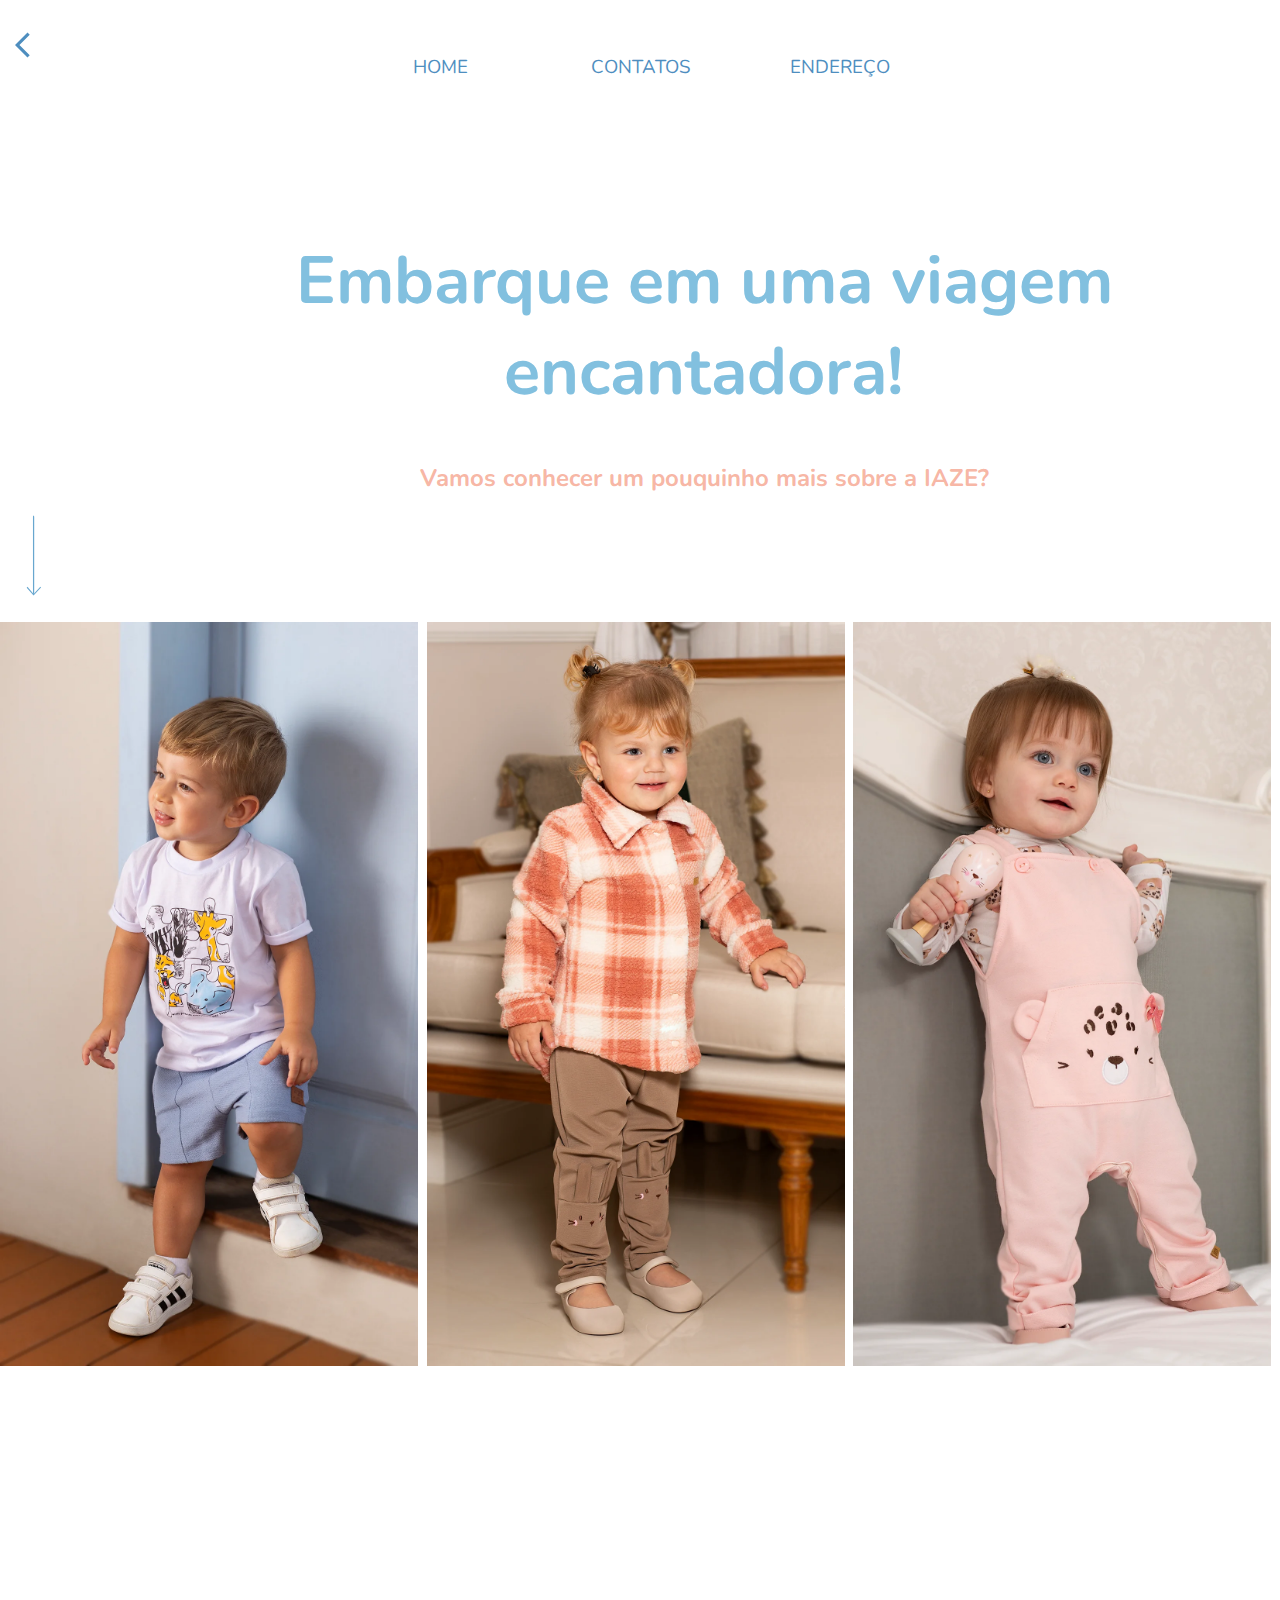
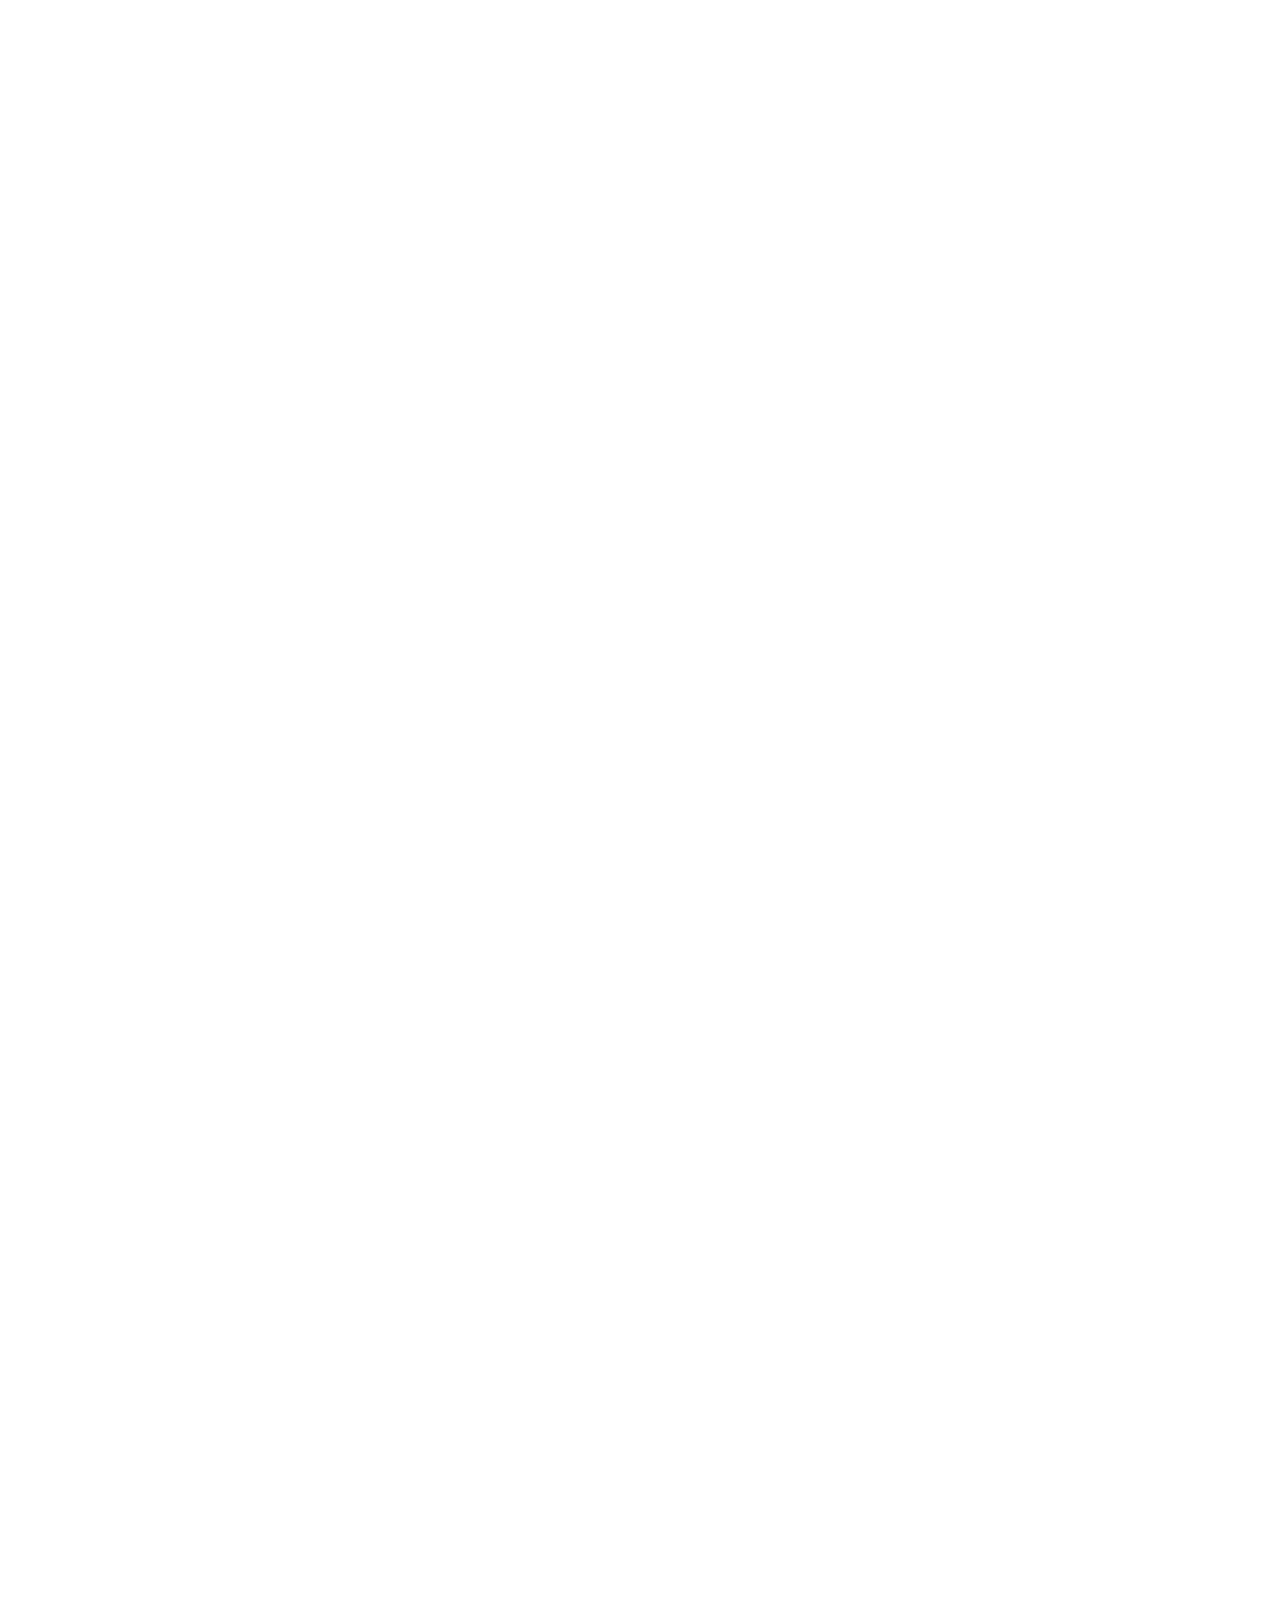
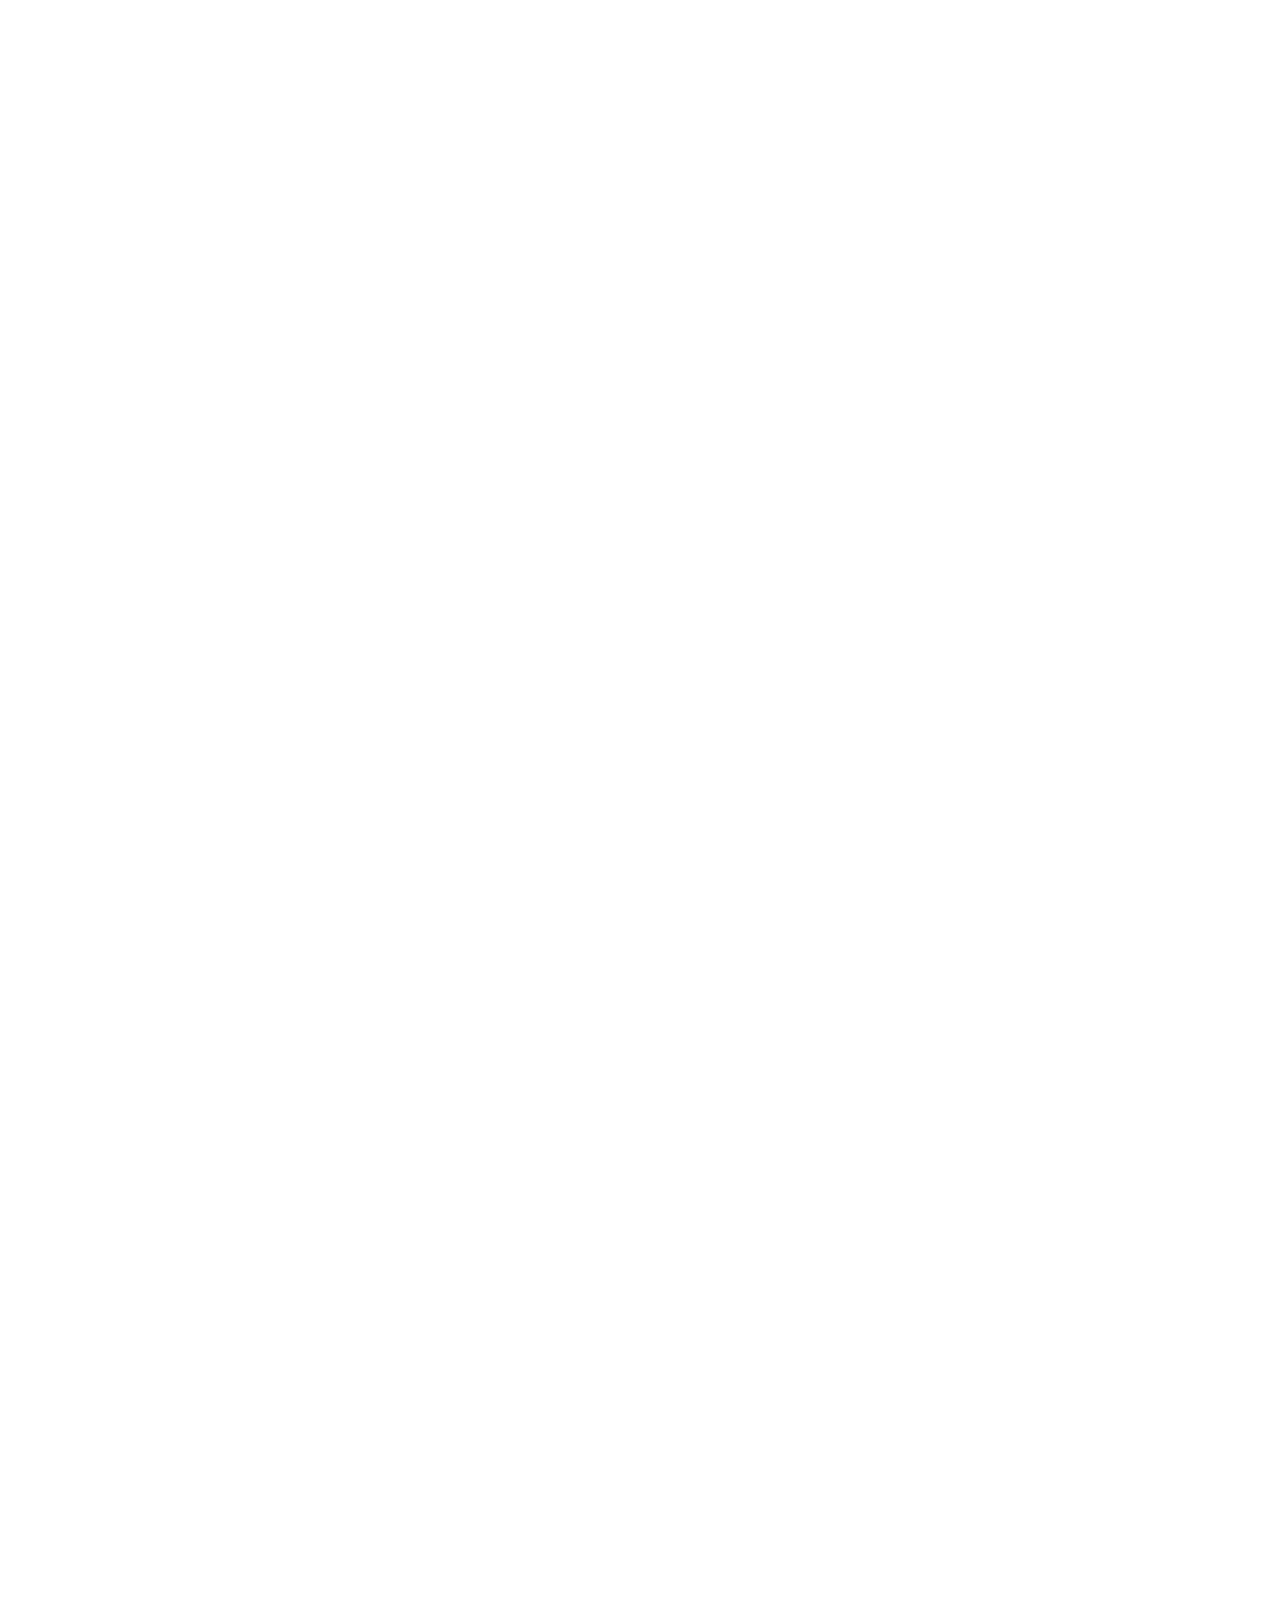
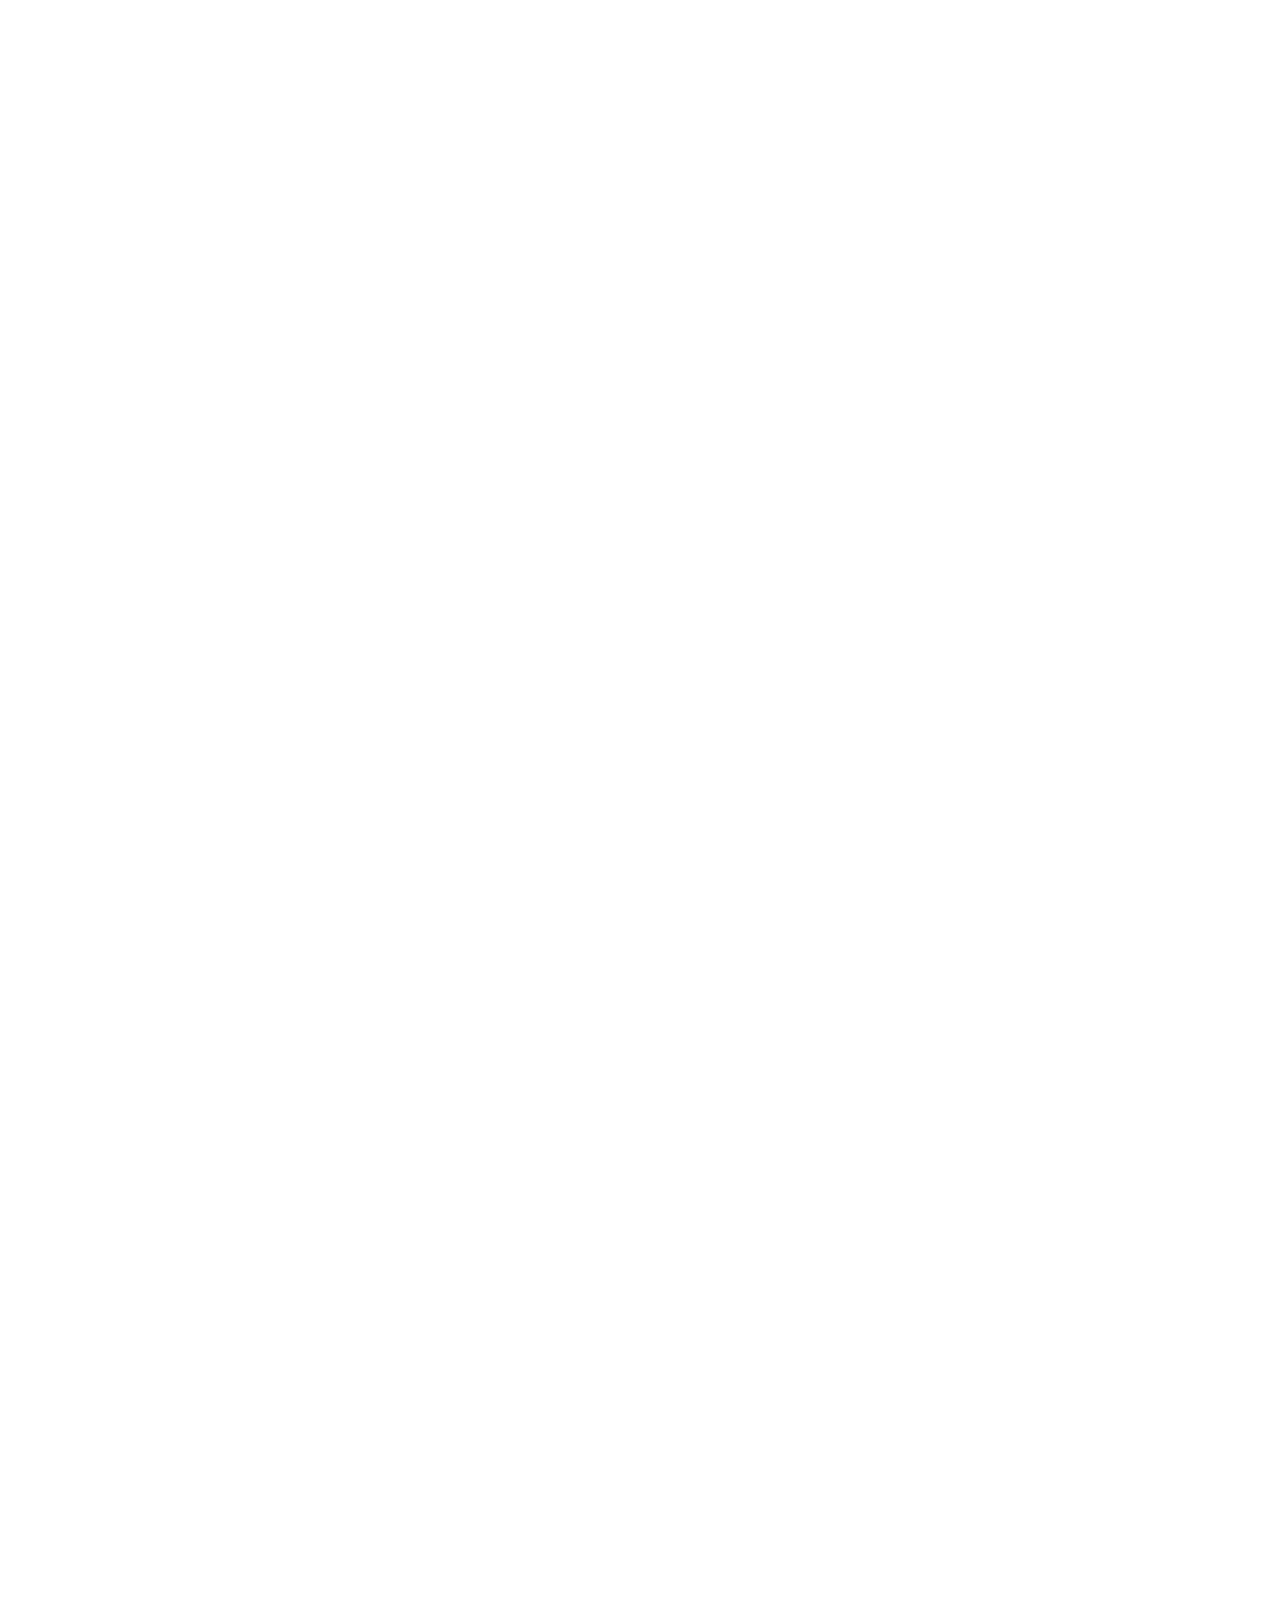
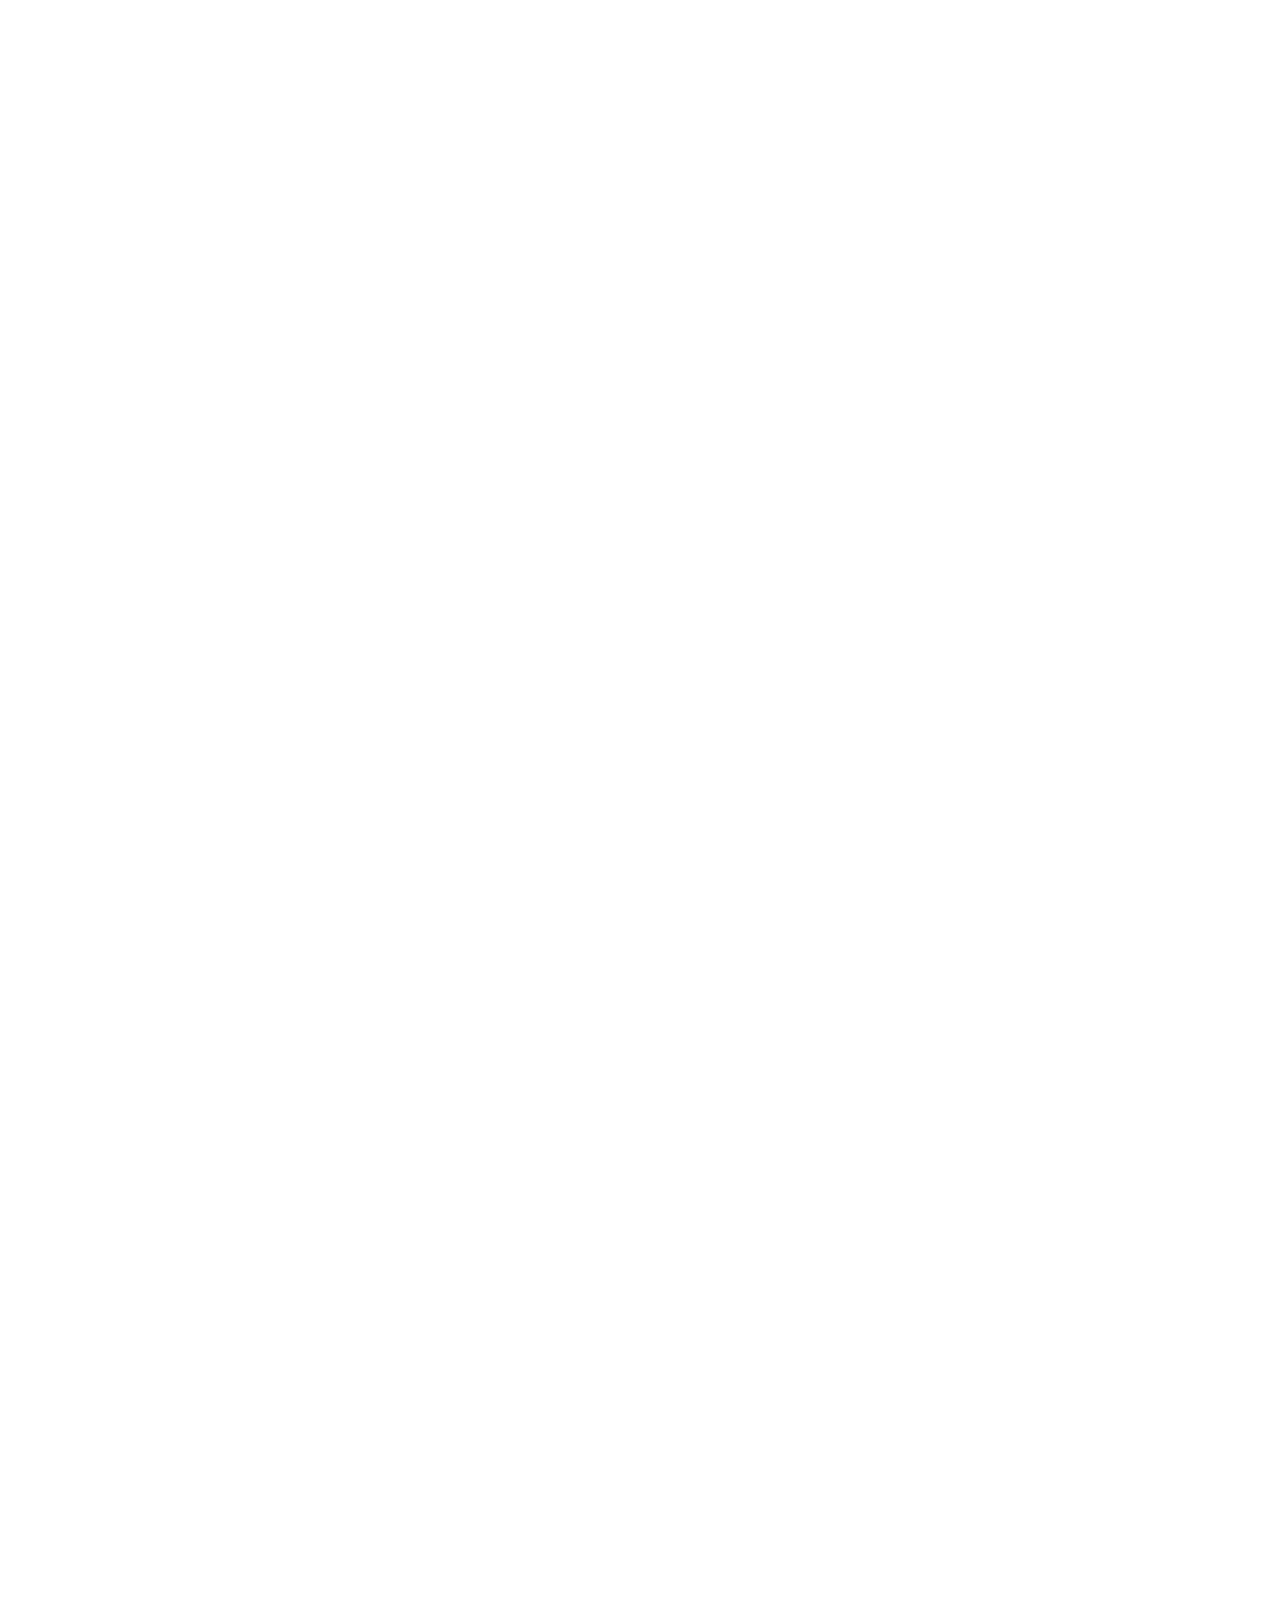
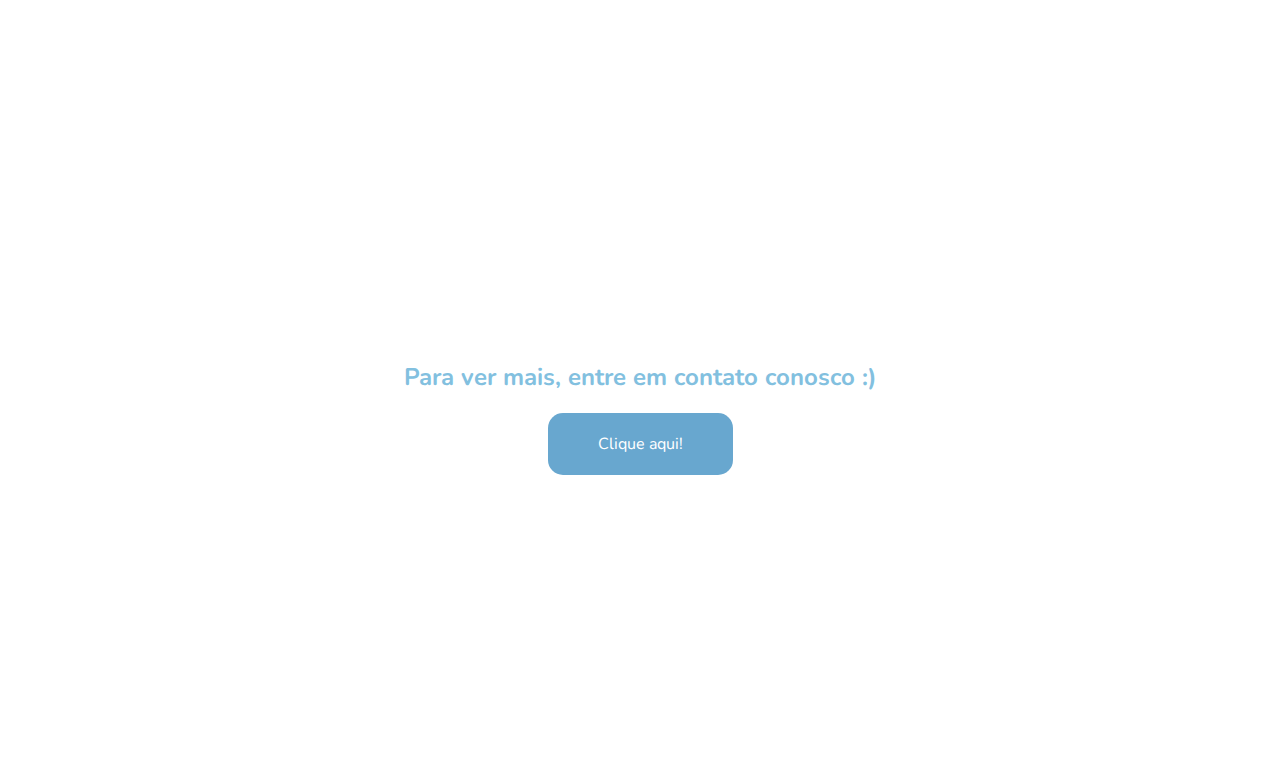
==== commit be5f04e3: "Organização" ====
--- a/Catalogo.html
+++ b/Catalogo.html
@@ -8,10 +8,11 @@
 </head>
 <body>
 
+
+    
     <div id="overlay"></div>
     <a href="index.html"><img src="Images/Return.svg" alt="" class="return"></a>
     <button class="btn-act">&#8801</button>
-
 
     <nav >
         <ul class="menu-content">
@@ -22,27 +23,17 @@
         </ul>
     </nav>
 
-
-
     <div class="inicio">
         <h1 class="title">Embarque em uma viagem encantadora!</h1>
         <h2 class="sub">Vamos conhecer um pouquinho mais sobre a IAZE?</h2>
         <img src="Images/arrow.svg" alt="">
     </div>
 
-
-    
-
-
     <section class="lines">
         <div class="line-1"><img src="Images/30105.webp" alt=""></div>
         <div class="line-2"><img src="Images/30229.webp" alt=""></div>
         <div class="line-3"><img src="Images/30231.webp" alt=""></div>
     </section>
-
-
-
-
 
     <div class="Redirecionamento">
        <h2>Para ver mais, entre em contato conosco :) </h2>
@@ -51,6 +42,7 @@
 
 
 
+
     <script src="Catalogo.js"></script>
 </body>
 
--- a/Catalogo.css
+++ b/Catalogo.css
@@ -6,6 +6,8 @@
 }
 a {
     text-decoration: none;
+    color: #4e8ebf;
+    font-size: 14pt;
 }
 ul {
     padding: 0;
@@ -31,6 +33,9 @@
 body.no-scroll {
     overflow: hidden;
 }
+
+
+
 .return {
     position: fixed;
     width: 30px;
@@ -38,8 +43,6 @@
     left: 15px;
     z-index: 1;
 }
-
-
 nav {
     width: 100%;
     display: flex;
@@ -52,7 +55,6 @@
     display: flex;
     justify-content: center; 
     height: 50px;
-    
 }
 li {
     margin-left: 50px; 
@@ -76,9 +78,6 @@
 .icon-contacts img, .icon-locale img, .icon-logists img {
     display: none;
 }
-
-
-
 .inicio {
     width: 90%;
     margin: 10%;  
@@ -113,12 +112,10 @@
     transform: translateY(20px);
     transition: opacity 2s, transform 2s;
 }
-
 .image-item img {
     width: 98%;
     object-fit: cover;
 }
-
 .Redirecionamento {
     margin-top: 100px;
     margin-bottom: 300px;
@@ -138,7 +135,6 @@
     font-family:  'Nunito', sans-serif;
 }
 
-
 @media screen and (max-width: 940px) {
     /*------------------------------------ SCROLL 1 ------------------------------------*/
     nav {
@@ -146,7 +142,6 @@
         display: flex;
         justify-content: right;
         text-align: center;
-        
     }
     .btn-act {
         z-index: 100;
@@ -198,20 +193,12 @@
         transition: 300ms;  
         text-align: left;
         margin: 50px 0 0 0;
-
     }
     li:hover{
         color: var(--hover-font);
         transition: 300ms;
     }
 }
-
-
-
-
-
-
-
 
 @media screen and (max-width: 700px) {
     .inicio {
@@ -233,7 +220,6 @@
         margin-bottom: 1%;
     }
 }
-
 
 @media screen and (max-width: 450px) {
   .area-menu-actived {
